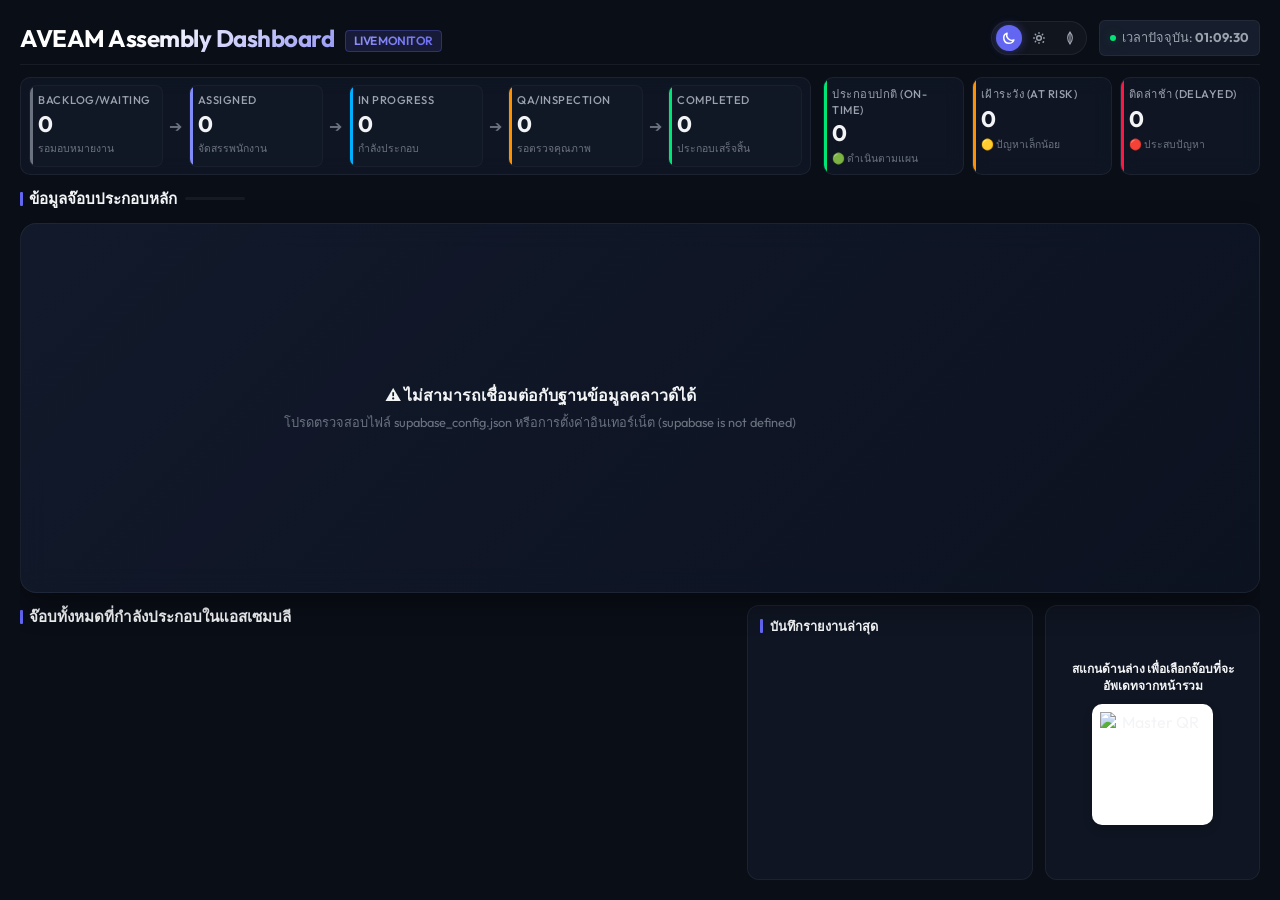
==== dashboard.html @ a9ea9a3b "feat: bypass TV browser cache with version parameter and add delayed scaling load listener" ====
<!DOCTYPE html>
<html lang="th">
<head>
    <meta charset="UTF-8">
    <meta name="viewport" content="width=device-width, initial-scale=1.0">
    <title>AVEAM - Shop Floor Assembly Real-Time Dashboard</title>
    <link rel="stylesheet" href="styles.css">
    <style>
        /* TV Dashboard Specific Tweaks */
        body {
            background-color: var(--bg-primary);
        }
        .app-container {
            width: 100%;
            height: 100vh;
            display: block; /* Overwrite flex display to allow full screen block */
        }
        .dashboard-side {
            width: 100%;
            height: 100vh;
            padding: 1.25rem;
            display: flex;
            flex-direction: column;
            overflow: hidden;
        }
        /* Make filters and header stand out for TV view */
        .filter-btn {
            font-size: 0.8rem;
            padding: 0.4rem 0.9rem;
        }

        /* Allow vertical scrolling and responsive stack on mobile/tablet screens in portrait mode */
        @media (max-width: 900px) or (orientation: portrait) {
            body {
                overflow-y: auto !important;
                height: auto !important;
                min-height: 100vh;
            }
            .app-container {
                height: auto !important;
                min-height: 100vh;
            }
            .dashboard-side {
                height: auto !important;
                overflow-y: visible !important;
            }

            /* Selected Job Panel Responsive Layout */
            .selected-job-panel {
                grid-template-columns: 1fr 1fr !important; /* Split into 2 columns */
                height: auto !important;
                min-height: auto !important;
                max-height: none !important;
                gap: 1.5rem !important;
                padding: 1.5rem !important;
            }
            
            /* Column 1 (Info) and Column 2 (Product Image) stay side-by-side on Row 1 */
            .detail-left {
                grid-column: 1 !important;
                border-right: 1px solid var(--card-border) !important;
                border-bottom: 1px solid var(--card-border) !important;
                padding-right: 1rem !important;
                padding-bottom: 1.5rem !important;
                height: auto !important;
            }
            .detail-product-col {
                grid-column: 2 !important;
                border-right: none !important;
                border-bottom: 1px solid var(--card-border) !important;
                padding-right: 0 !important;
                padding-bottom: 1.5rem !important;
                height: auto !important;
            }
            
            /* Column 3 (Donut Progress) and Column 4 (Sub-assemblies) go side-by-side on Row 2 */
            .detail-middle {
                grid-column: 1 !important;
                border-right: 1px solid var(--card-border) !important;
                border-bottom: 1px solid var(--card-border) !important;
                padding-right: 1rem !important;
                padding-bottom: 1.5rem !important;
                height: auto !important;
            }
            .detail-right {
                grid-column: 2 !important;
                border-bottom: 1px solid var(--card-border) !important;
                padding-bottom: 1.5rem !important;
                height: auto !important;
            }
            
            /* Column 5 (QR Code) spans full width on Row 3 */
            .detail-qr-side {
                grid-column: 1 / span 2 !important;
                border-left: none !important;
                padding-left: 0 !important;
                padding-top: 1rem !important;
                width: 100% !important;
                flex-direction: row !important;
                justify-content: space-around !important;
                align-items: center !important;
                text-align: left !important;
                gap: 1.5rem !important;
            }
            .qr-title-box {
                flex: 1 !important;
            }
            .big-qr-box {
                margin: 0 !important;
                flex-shrink: 0 !important;
            }
            .detail-qr-side .submit-btn {
                width: auto !important;
                padding: 0 1.5rem !important;
            }
            /* Adjust bottom thumbnail grid to 2 columns on small screens */
            .thumbnails-list {
                grid-template-columns: repeat(2, 1fr) !important;
            }
        }

        /* Widescreen but low height layout (e.g. 32" HD TVs at 1366x768 or 1280x720 landscape) */
        @media (max-height: 820px) and (min-width: 901px) and (orientation: landscape) {
            body {
                overflow: hidden !important; /* No scrollbars on shop floor TV! */
            }
            .selected-job-panel {
                height: 330px !important;
                min-height: 330px !important;
                max-height: 330px !important;
                padding: 0.8rem 1.2rem !important;
                gap: 1.25rem !important;
                grid-template-columns: 310px 200px 200px 1fr 160px !important; /* Widescreen spacing */
            }
            .detail-left {
                padding-right: 0.8rem !important;
            }
            .detail-project-name {
                font-size: 1.6rem !important;
                margin-top: 0.2rem !important;
            }
            .detail-job-number {
                font-size: 0.9rem !important;
                margin-top: 0.1rem !important;
            }
            .detail-desc-box {
                font-size: 0.8rem !important;
                margin-top: 0.3rem !important;
                display: -webkit-box !important;
                -webkit-line-clamp: 2 !important;
                -webkit-box-orient: vertical !important;
                overflow: hidden !important;
            }
            .detail-fg-status-horizontal {
                padding: 0.4rem 0.75rem !important;
                margin-top: 0.35rem !important;
            }
            .detail-fg-status-horizontal span:first-child {
                font-size: 0.7rem !important;
            }
            .detail-fg-status-horizontal span:last-child {
                font-size: 1.05rem !important;
            }
            .fg-bar-track-horizontal {
                height: 12px !important;
                margin-top: 0.25rem !important;
                margin-bottom: 0.25rem !important;
            }
            .detail-product-col {
                padding-right: 0.8rem !important;
            }
            .detail-product-col span {
                font-size: 0.75rem !important;
            }
            .detail-product-col img {
                max-height: 195px !important;
            }
            /* Donut Chart Sizing via Transform */
            .detail-middle {
                display: flex;
                flex-direction: column;
                align-items: center;
                justify-content: center;
            }
            .big-progress-circle-wrap {
                transform: scale(0.85) !important; /* Larger progress wheel */
                transform-origin: center !important;
                margin: -15px 0 !important;
            }
            .detail-meta-text {
                margin-top: 0.2rem !important;
                gap: 0.2rem !important;
            }
            .detail-meta-text .stat-sub {
                font-size: 0.85rem !important;
            }
            .detail-lead-label {
                font-size: 0.8rem !important;
            }
            /* Sub-assemblies vertical chart sizing */
            .detail-subs-header {
                font-size: 0.8rem !important;
            }
            .fg-bar-track, .vertical-bar-track {
                height: 135px !important; /* Taller sub-assembly bars */
            }
            .vertical-bar-value {
                font-size: 0.6rem !important;
            }
            .vertical-bar-label {
                font-size: 0.6rem !important;
            }
            /* Column 5: QR side spacing */
            .detail-qr-side {
                padding-left: 0.8rem !important;
            }
            .qr-title-box {
                font-size: 0.6rem !important;
                line-height: 1.3rem !important;
            }
            .qr-title-box strong {
                font-size: 0.7rem !important;
            }
            .big-qr-box {
                padding: 5px !important;
                width: 95px !important;
                height: 95px !important;
            }
            .detail-qr-side .submit-btn {
                height: 28px !important;
                font-size: 0.7rem !important;
                padding: 0 !important;
            }
            /* Hide middle and right sections of bottom split row */
            .recent-logs-container {
                display: none !important;
            }
            .master-qr-container {
                display: none !important;
            }
            /* Make thumbnails section full width and single row */
            .bottom-split-row {
                grid-template-columns: 1fr !important; /* Only 1 column (full width) */
                height: 130px !important;
                min-height: 130px !important;
                max-height: 130px !important;
                gap: 0 !important;
                overflow: hidden !important;
                margin-top: 0.25rem !important;
            }
            .thumbnails-section {
                width: 100% !important;
                padding: 0.4rem 0.6rem !important;
                box-sizing: border-box !important;
            }
            .thumbnails-list {
                display: flex !important;
                flex-direction: row !important;
                flex-wrap: nowrap !important;
                gap: 0.5rem !important;
                overflow-x: auto !important;
                margin-top: 0.2rem !important;
                padding-bottom: 4px !important;
                width: 100% !important;
            }
            .thumb-card {
                flex: 0 0 190px !important; /* Keep cards at a fixed 190px width */
                height: 70px !important; /* Compact height for single-row cards */
                padding: 0.35rem 0.5rem !important;
                box-sizing: border-box !important;
            }
        }

        /* Responsive layout specifically for vertical small screens (Mobile/Tablet Portrait) */
        @media (max-width: 800px) {
            /* Adjust the bottom split row to 2 columns */
            .bottom-split-row {
                grid-template-columns: 1.6fr 1.4fr !important;
                grid-template-rows: auto 1fr !important;
                height: auto !important;
                min-height: 480px !important;
                overflow: visible !important;
                gap: 0.5rem !important;
            }

            .thumbnails-section {
                grid-column: 1 !important;
                grid-row: 1 / span 2 !important;
                height: 100% !important;
                overflow: visible !important;
            }

            /* Master QR Container goes on top right */
            .master-qr-container {
                grid-column: 2 !important;
                grid-row: 1 !important;
                padding: 0.5rem !important;
                height: auto !important;
            }

            /* Reduce QR code frame size to fit smaller screen */
            .master-qr-container img {
                width: 80px !important;
                height: 80px !important;
            }
            .master-qr-container div {
                font-size: 0.65rem !important;
                line-height: 1.3 !important;
                margin-bottom: 0.4rem !important;
            }
            .master-qr-container div:nth-child(2) {
                padding: 0.35rem !important; /* Reduce padding inside the white frame */
            }

            /* Recent Logs Container goes on bottom right, under QR code */
            .recent-logs-container {
                grid-column: 2 !important;
                grid-row: 2 !important;
                margin-top: 0.25rem !important;
                height: auto !important;
                min-height: 250px !important;
            }
            
            /* Adjust bottom thumbnail grid to 2 columns on small screens */
            .thumbnails-list {
                grid-template-columns: repeat(2, 1fr) !important;
            }
        }

        /* Narrow screens (Mobile Portrait) - Fallback to 1 single column */
        @media (max-width: 600px) {
            .selected-job-panel {
                grid-template-columns: 1fr !important;
            }
            .detail-left, .detail-product-col, .detail-middle, .detail-right, .detail-qr-side {
                grid-column: 1 / span 1 !important;
                border-right: none !important;
                border-left: none !important;
                border-bottom: 1px solid var(--card-border) !important;
                padding-left: 0 !important;
                padding-right: 0 !important;
                padding-top: 0.5rem !important;
                padding-bottom: 1.25rem !important;
                height: auto !important;
            }
            .detail-qr-side {
                border-bottom: none !important;
                flex-direction: column !important;
                align-items: center !important;
                text-align: center !important;
                gap: 1rem !important;
            }
            .detail-qr-side .submit-btn {
                width: 100% !important;
            }
            /* On very narrow screens, 1 column is better for thumbnails */
            .thumbnails-list {
                grid-template-columns: 1fr !important;
            }
        }
    </style>
</head>
<body>

    <div class="app-container">
        
        <!-- MAIN SHOP FLOOR DASHBOARD -->
        <main class="dashboard-side">
            
            <!-- Dashboard Header -->
            <header class="dashboard-header">
                <div class="header-title-area">
                    <h1>AVEAM Assembly Dashboard <span class="company-badge" style="font-size: 0.75rem; padding: 0.15rem 0.5rem; vertical-align: middle;">Live Monitor</span></h1>
                </div>
                <div class="header-meta">
                    <div class="theme-selector-group">
                        <button class="theme-select-btn dark" onclick="setTheme('dark')" title="โหมดมืด (Dark Mode)">
                            <svg width="14" height="14" fill="none" stroke="currentColor" stroke-width="2.5" viewBox="0 0 24 24"><path stroke-linecap="round" stroke-linejoin="round" d="M20.354 15.354A9 9 0 018.646 3.646 9.003 9.003 0 0012 21a9.003 9.003 0 008.354-5.646z"/></svg>
                        </button>
                        <button class="theme-select-btn light" onclick="setTheme('light')" title="โหมดสว่าง (Light Mode)">
                            <svg width="14" height="14" fill="none" stroke="currentColor" stroke-width="2.5" viewBox="0 0 24 24"><path stroke-linecap="round" stroke-linejoin="round" d="M12 3v1m0 16v1m9-9h-1M4 12H3m15.364-6.364l-.707.707M6.343 17.657l-.707.707m0-12.728l.707.707m12.728 12.728l.707-.707M12 8a4 4 0 100 8 4 4 0 000-8z"/></svg>
                        </button>
                        <button class="theme-select-btn green" onclick="setTheme('green')" title="ธีมสีเขียวธรรมชาติ (Forest Green Theme)">
                            <svg width="14" height="14" fill="none" stroke="currentColor" stroke-width="2" viewBox="0 0 24 24">
                                <path stroke-linecap="round" stroke-linejoin="round" d="M12 2a15.3 15.3 0 0 1 4 10 15.3 15.3 0 0 1-4 10 15.3 15.3 0 0 1-4-10 15.3 15.3 0 0 1 4-10z"/>
                                <path stroke-linecap="round" stroke-linejoin="round" d="M12 2v20"/>
                            </svg>
                        </button>
                    </div>
                    <div class="time-badge">
                        <span class="live-dot"></span>
                        <span>เวลาปัจจุบัน: <strong id="live-time">00:00:00</strong></span>
                    </div>
                </div>
            </header>

            <!-- Stats Bar (Kanban Flow & Status Cards) -->
            <section class="stats-row">
                <!-- 1. Kanban Flow Container (Left) -->
                <div class="kanban-flow-container">
                    <div class="kanban-step-card backlog">
                        <span class="stat-label">Backlog/Waiting</span>
                        <span class="stat-value" id="kanban-backlog">0</span>
                        <span class="stat-sub">รอมอบหมายงาน</span>
                    </div>
                    <div class="kanban-arrow">➔</div>
                    <div class="kanban-step-card assigned">
                        <span class="stat-label">Assigned</span>
                        <span class="stat-value" id="kanban-assigned">0</span>
                        <span class="stat-sub">จัดสรรพนักงาน</span>
                    </div>
                    <div class="kanban-arrow">➔</div>
                    <div class="kanban-step-card inprogress">
                        <span class="stat-label">In Progress</span>
                        <span class="stat-value" id="kanban-inprogress">0</span>
                        <span class="stat-sub">กำลังประกอบ</span>
                    </div>
                    <div class="kanban-arrow">➔</div>
                    <div class="kanban-step-card qa">
                        <span class="stat-label">QA/Inspection</span>
                        <span class="stat-value" id="kanban-qa">0</span>
                        <span class="stat-sub">รอตรวจคุณภาพ</span>
                    </div>
                    <div class="kanban-arrow">➔</div>
                    <div class="kanban-step-card completed">
                        <span class="stat-label">Completed</span>
                        <span class="stat-value" id="kanban-completed">0</span>
                        <span class="stat-sub">ประกอบเสร็จสิ้น</span>
                    </div>
                </div>

                <!-- 2. Status Cards Container (Right) -->
                <div class="status-cards-container">
                    <div class="stat-card ontime">
                        <span class="stat-label">ประกอบปกติ (ON-TIME)</span>
                        <span class="stat-value" id="stat-ontime">0</span>
                        <span class="stat-sub">🟢 ดำเนินตามแผน</span>
                    </div>
                    <div class="stat-card atrisk">
                        <span class="stat-label">เฝ้าระวัง (AT RISK)</span>
                        <span class="stat-value" id="stat-atrisk">0</span>
                        <span class="stat-sub">🟡 ปัญหาเล็กน้อย</span>
                    </div>
                    <div class="stat-card delayed">
                        <span class="stat-label">ติดล่าช้า (DELAYED)</span>
                        <span class="stat-value" id="stat-delayed">0</span>
                        <span class="stat-sub">🔴 ประสบปัญหา</span>
                    </div>
                </div>
            </section>

            <!-- Main Dashboard Panel Split -->
            <section class="dashboard-content">
                
                <!-- Main Header for focus area -->
                <div class="projects-section-header">
                    <div class="carousel-info">
                        <span class="section-title">ข้อมูลจ๊อบประกอบหลัก</span>
                        <div class="carousel-progress-container" title="กำลังหมุนวนแสดงจ๊อบถัดไปใน 15 วินาที">
                            <div class="carousel-progress-bar" id="carousel-bar"></div>
                        </div>
                    </div>
                    <div class="customer-filters" id="customer-filters">
                        <!-- Filled by JS -->
                    </div>
                </div>

                <!-- 1. SELECTED JOB DETAIL PANEL (TOP / CENTER) -->
                <div class="selected-job-panel" id="selected-job-panel">
                    <!-- Filled by JS dynamically -->
                </div>
                
                <!-- 2. BOTTOM SPLIT ROW: Thumbnails, Recent Logs, & Master QR -->
                <div class="bottom-split-row" style="display: grid; grid-template-columns: 3fr 1.2fr 0.9fr; gap: 0.75rem; flex: 1; overflow: hidden;">
                    
                    <!-- Left: Thumbnails list -->
                    <div class="thumbnails-section">
                        <h2 class="section-title">จ๊อบทั้งหมดที่กำลังประกอบในแอสเซมบลี</h2>
                        <div class="thumbnails-list" id="thumbnails-list" style="margin-top: 0.4rem;">
                            <!-- Filled by JS -->
                        </div>
                    </div>
                    
                    <!-- Middle: Compact Recent Updates Log -->
                    <div class="recent-logs-container" style="display: flex; flex-direction: column; overflow: hidden; background: var(--card-bg); border: 1px solid var(--card-border); border-radius: 12px; padding: 0.6rem 0.75rem;">
                        <h2 class="section-title" style="font-size: 0.8rem; flex-shrink: 0;">บันทึกรายงานล่าสุด</h2>
                        <div class="recent-list" id="recent-list" style="flex: 1; overflow-y: auto; font-size: 0.7rem; margin-top: 0.4rem; display: flex; flex-direction: column; gap: 0.4rem; padding-right: 0.2rem;">
                            <!-- Filled by JS -->
                        </div>
                    </div>
                    
                    <!-- Right: Master QR Code for update portal -->
                    <div class="master-qr-container" style="display: flex; flex-direction: column; align-items: center; justify-content: center; background: var(--card-bg); border: 1px solid var(--card-border); border-radius: 12px; padding: 0.6rem 0.75rem; text-align: center;">
                        <div style="font-size: 0.75rem; font-weight: 700; color: var(--text-primary); line-height: 1.45; margin-bottom: 0.6rem;">
                            สแกนด้านล่าง เพื่อเลือกจ๊อบที่จะอัพเดทจากหน้ารวม
                        </div>
                        <div style="background: white; padding: 0.5rem; border-radius: 10px; display: inline-flex; align-items: center; justify-content: center; box-shadow: 0 4px 10px rgba(0,0,0,0.15);">
                            <img id="master-qr-img" src="" alt="Master QR" style="width: 105px; height: 105px;">
                        </div>
                    </div>
                    
                </div>
                
            </section>
        </main>

    </div>

    <!-- Load Supabase JS Client SDK via CDN -->
    <script src="https://cdn.jsdelivr.net/npm/@supabase/supabase-js@2"></script>
    <!-- Load custom real-time dashboard JS -->
    <script src="dashboard_app.js?v=202607101420"></script>
</body>
</html>
---- styles.css ----
@import url('https://fonts.googleapis.com/css2?family=Inter:wght@300;400;500;600;700&family=Outfit:wght@300;400;500;600;700&display=swap');

:root {
    --bg-primary: #0a0e17;
    --bg-secondary: #0f1524;
    --card-bg: rgba(18, 25, 41, 0.7);
    --card-border: rgba(255, 255, 255, 0.06);
    --text-primary: #f3f4f6;
    --text-secondary: #9ca3af;
    --text-muted: #6b7280;
    --text-title: #ffffff;
    
    /* Neon Status Colors */
    --color-ontime: #00e676;
    --color-atrisk: #ff9100;
    --color-delayed: #ff1744;
    --color-completed: #00b0ff;
    
    /* Glow shadows */
    --shadow-ontime: 0 0 12px rgba(0, 230, 118, 0.25);
    --shadow-atrisk: 0 0 12px rgba(255, 145, 0, 0.25);
    --shadow-delayed: 0 0 12px rgba(255, 23, 68, 0.25);
    --shadow-completed: 0 0 12px rgba(0, 176, 255, 0.25);
    
    /* Branding */
    --brand-color: #6366f1;
    --brand-glow: 0 0 15px rgba(99, 102, 241, 0.35);

    /* Extra items for theming */
    --panel-bg: linear-gradient(135deg, rgba(20, 29, 48, 0.8) 0%, rgba(13, 20, 35, 0.8) 100%);
    --time-badge-bg: rgba(30, 41, 59, 0.6);
    --circle-bg: rgba(255, 255, 255, 0.03);
    --bar-track-bg: rgba(255, 255, 255, 0.04);
    --phone-screen-bg: #0b0f19;
    --input-bg: #151d30;
    --slider-bg: rgba(30, 41, 59, 0.3);
    --form-info-bg: rgba(30, 41, 59, 0.6);
    --success-screen-bg: rgba(11, 15, 25, 0.95);
}

/* Light Theme Override */
:root[data-theme="light"] {
    --bg-primary: #f3f4f6;
    --bg-secondary: #e5e7eb;
    --card-bg: rgba(255, 255, 255, 0.85);
    --card-border: rgba(0, 0, 0, 0.08);
    --text-primary: #1f2937;
    --text-secondary: #4b5563;
    --text-muted: #9ca3af;
    --text-title: #111827;
    
    --panel-bg: linear-gradient(135deg, rgba(255, 255, 255, 0.95) 0%, rgba(243, 244, 246, 0.95) 100%);
    --time-badge-bg: rgba(255, 255, 255, 0.8);
    --circle-bg: rgba(0, 0, 0, 0.05);
    --bar-track-bg: rgba(0, 0, 0, 0.05);
    
    /* Phone simulator variables */
    --phone-screen-bg: #ffffff;
    --input-bg: #f9fafb;
    --slider-bg: rgba(243, 244, 246, 0.8);
    --form-info-bg: rgba(243, 244, 246, 0.8);
    --success-screen-bg: rgba(255, 255, 255, 0.97);

    /* Softer colors for light bg */
    --color-ontime: #10b981;
    --color-atrisk: #f59e0b;
    --color-delayed: #ef4444;
    --color-completed: #3b82f6;

    /* Glow shadows for light bg */
    --shadow-ontime: 0 0 8px rgba(16, 185, 129, 0.15);
    --shadow-atrisk: 0 0 8px rgba(245, 158, 11, 0.15);
    --shadow-delayed: 0 0 8px rgba(239, 68, 68, 0.15);
    --shadow-completed: 0 0 8px rgba(59, 130, 246, 0.15);
    --brand-glow: 0 0 10px rgba(99, 102, 241, 0.2);
}

/* Green Sage/Forest Theme Override */
:root[data-theme="green"] {
    --bg-primary: #ebf1ea;          /* Cool corporate sage cream backdrop */
    --bg-secondary: #dee5dd;        /* Darker sage green */
    --card-bg: #ffffff;             /* Crisp white cards like the mockup */
    --card-border: #cedcce;         /* Cool sage borders */
    --text-primary: #1a331e;        /* Dark forest green text */
    --text-secondary: #4e6353;      /* Sage gray-green text */
    --text-muted: #7f9685;
    --text-title: #153e25;          /* Corporate forest green titles */
    
    --brand-color: #2e6f40;         /* Header indicator green from mockup */
    --brand-glow: 0 0 12px rgba(46, 111, 64, 0.2);
    --panel-bg: #ffffff;
    --time-badge-bg: #ffffff;
    --circle-bg: rgba(46, 111, 64, 0.06);
    --bar-track-bg: rgba(46, 111, 64, 0.08);
    
    /* Phone simulator variables */
    --phone-screen-bg: #ebf1ea;
    --input-bg: #ffffff;
    --slider-bg: rgba(46, 111, 64, 0.05);
    --form-info-bg: rgba(255, 255, 255, 0.9);
    --success-screen-bg: rgba(255, 255, 255, 0.97);

    /* Softer natural status colors */
    --color-ontime: #2e7d32;
    --color-atrisk: #ef6c00;
    --color-delayed: #c62828;
    --color-completed: #1565c0;

    /* Glow shadows for light bg */
    --shadow-ontime: 0 0 8px rgba(46, 125, 50, 0.15);
    --shadow-atrisk: 0 0 8px rgba(239, 108, 0, 0.15);
    --shadow-delayed: 0 0 8px rgba(198, 40, 40, 0.15);
    --shadow-completed: 0 0 8px rgba(21, 101, 192, 0.15);
}

* {
    margin: 0;
    padding: 0;
    box-sizing: border-box;
}

body {
    font-family: 'Outfit', 'Inter', sans-serif;
    background-color: var(--bg-primary);
    color: var(--text-primary);
    min-height: 100vh;
    display: flex;
    overflow: hidden;
}

/* App Layout Container */
.app-container {
    display: flex;
    width: 100%;
    height: 100vh;
}

/* Dashboard Side (No vertical scroll) */
.dashboard-side {
    flex: 1;
    padding: 1.25rem;
    display: flex;
    flex-direction: column;
    height: 100vh;
    overflow: hidden;
}

/* Phone Simulator Side */
.phone-side {
    width: 380px;
    background-color: var(--bg-secondary);
    border-left: 1px solid var(--card-border);
    display: flex;
    flex-direction: column;
    align-items: center;
    justify-content: center;
    padding: 1rem;
    height: 100vh;
}

/* Scrollbar Styling for scrollable lists */
::-webkit-scrollbar {
    width: 4px;
    height: 4px;
}
::-webkit-scrollbar-track {
    background: transparent;
}
::-webkit-scrollbar-thumb {
    background: #1e293b;
    border-radius: 2px;
}
::-webkit-scrollbar-thumb:hover {
    background: #334155;
}

/* Header */
.dashboard-header {
    display: flex;
    justify-content: space-between;
    align-items: center;
    margin-bottom: 0.75rem;
    padding-bottom: 0.5rem;
    border-bottom: 1px solid var(--card-border);
}

.header-title-area h1 {
    font-size: 1.5rem;
    font-weight: 700;
    background: linear-gradient(135deg, var(--text-title) 30%, var(--brand-color) 100%);
    -webkit-background-clip: text;
    -webkit-text-fill-color: transparent;
    letter-spacing: -0.5px;
}

.company-badge {
    font-size: 0.7rem;
    padding: 0.1rem 0.4rem;
    background: rgba(99, 102, 241, 0.15);
    border: 1px solid rgba(99, 102, 241, 0.3);
    border-radius: 4px;
    color: #a5b4fc;
    margin-left: 0.4rem;
    vertical-align: middle;
    font-weight: 600;
    text-transform: uppercase;
}

.header-meta {
    display: flex;
    align-items: center;
    gap: 0.75rem;
}

.time-badge {
    background: var(--time-badge-bg);
    border: 1px solid var(--card-border);
    padding: 0.4rem 0.6rem;
    border-radius: 6px;
    font-size: 0.8rem;
    color: var(--text-secondary);
    display: flex;
    align-items: center;
    gap: 0.4rem;
}

.live-dot {
    width: 6px;
    height: 6px;
    background-color: var(--color-ontime);
    border-radius: 50%;
    display: inline-block;
    box-shadow: var(--shadow-ontime);
    animation: pulse 1.8s infinite;
}

@keyframes pulse {
    0% { transform: scale(0.9); opacity: 0.6; }
    50% { transform: scale(1.15); opacity: 1; }
    100% { transform: scale(0.9); opacity: 0.6; }
}

/* Stats Row */
.stats-row {
    display: grid;
    grid-template-columns: 5.8fr 3.2fr;
    gap: 0.75rem;
    margin-bottom: 0.75rem;
    flex-shrink: 0;
}

/* Kanban Flow Container & Steps */
.kanban-flow-container {
    display: flex;
    align-items: stretch;
    gap: 0.25rem;
    background: var(--card-bg);
    border: 1px solid var(--card-border);
    backdrop-filter: blur(10px);
    border-radius: 10px;
    padding: 0.45rem 0.5rem;
}

.kanban-step-card {
    flex: 1;
    background: rgba(255, 255, 255, 0.015);
    border: 1px solid rgba(255, 255, 255, 0.03);
    border-radius: 8px;
    padding: 0.45rem 0.5rem;
    display: flex;
    flex-direction: column;
    position: relative;
    overflow: hidden;
    min-width: 0;
    transition: transform 0.2s, background-color 0.2s;
}

.kanban-step-card:hover {
    background: rgba(255, 255, 255, 0.04);
}

.kanban-step-card::before {
    content: '';
    position: absolute;
    top: 0;
    left: 0;
    width: 3px;
    height: 100%;
}

.kanban-step-card.backlog::before { background-color: var(--text-muted); }
.kanban-step-card.assigned::before { background-color: #818cf8; }
.kanban-step-card.inprogress::before { background-color: var(--color-completed); }
.kanban-step-card.qa::before { background-color: var(--color-atrisk); }
.kanban-step-card.completed::before { background-color: var(--color-ontime); }

.kanban-arrow {
    display: flex;
    align-items: center;
    justify-content: center;
    color: var(--text-muted);
    font-size: 1rem;
    padding: 0 0.15rem;
    user-select: none;
    flex-shrink: 0;
    font-family: Outfit, sans-serif;
}

/* Status Cards Container */
.status-cards-container {
    display: grid;
    grid-template-columns: repeat(3, 1fr);
    gap: 0.5rem;
}

.stat-card {
    background: var(--card-bg);
    border: 1px solid var(--card-border);
    backdrop-filter: blur(10px);
    border-radius: 10px;
    padding: 0.45rem 0.5rem;
    display: flex;
    flex-direction: column;
    position: relative;
    overflow: hidden;
}

.stat-card::before {
    content: '';
    position: absolute;
    top: 0;
    left: 0;
    width: 3px;
    height: 100%;
    background-color: var(--text-muted);
}

.stat-card.total::before { background-color: var(--brand-color); }
.stat-card.ontime::before { background-color: var(--color-ontime); }
.stat-card.atrisk::before { background-color: var(--color-atrisk); }
.stat-card.delayed::before { background-color: var(--color-delayed); }
.stat-card.completed::before { background-color: var(--color-completed); }

.stat-label {
    font-size: 0.7rem;
    color: var(--text-secondary);
    font-weight: 500;
    text-transform: uppercase;
    letter-spacing: 0.5px;
    margin-bottom: 0.15rem;
}

.stat-value {
    font-size: 1.4rem;
    font-weight: 700;
}

.stat-sub {
    font-size: 0.65rem;
    color: var(--text-muted);
    margin-top: 0.15rem;
}

/* Main Dashboard Panel Split: Selected Detail View & Thumbnails */
.dashboard-content {
    flex: 1;
    display: flex;
    flex-direction: column;
    gap: 0.75rem;
    overflow: hidden;
}

.projects-section-header {
    display: flex;
    justify-content: space-between;
    align-items: center;
    flex-shrink: 0;
}

.section-title {
    font-size: 0.95rem;
    font-weight: 600;
    color: var(--text-primary);
    display: flex;
    align-items: center;
    gap: 0.4rem;
}

.section-title::before {
    content: '';
    width: 3px;
    height: 14px;
    background: var(--brand-color);
    border-radius: 1px;
    display: inline-block;
}

.carousel-info {
    font-size: 0.75rem;
    color: var(--text-secondary);
    display: flex;
    align-items: center;
    gap: 0.5rem;
}

.carousel-progress-container {
    width: 60px;
    height: 3px;
    background: rgba(255, 255, 255, 0.05);
    border-radius: 2px;
    overflow: hidden;
    position: relative;
}

.carousel-progress-bar {
    height: 100%;
    width: 0%;
    background-color: var(--brand-color);
    box-shadow: var(--brand-glow);
}

/* ==========================================================================
   SELECTED JOB DETAIL PANEL (TOP / CENTER) - 3 Columns (Info, Pie, Vertical Bars)
   ========================================================================== */
.selected-job-panel {
    background: var(--panel-bg);
    border: 1px solid var(--card-border);
    backdrop-filter: blur(15px);
    border-radius: 16px;
    padding: 1.25rem;
    display: grid;
    grid-template-columns: 320px 220px 240px 1fr 180px;
    gap: 1.25rem;
    height: 370px;
    min-height: 370px;
    max-height: 370px;
    flex-shrink: 0;
    position: relative;
    overflow: hidden;
    box-shadow: 0 10px 30px rgba(0,0,0,0.4);
    transition: all 0.3s ease;
}

/* Column 1 - Left Info */
.detail-left {
    display: flex;
    flex-direction: column;
    justify-content: space-between;
    border-right: 1px solid var(--card-border);
    padding-right: 1rem;
}

.detail-project-name {
    font-size: 1.85rem;
    font-weight: 800;
    letter-spacing: -0.5px;
    color: var(--text-title);
    margin-top: 0.25rem;
    line-height: 1.2;
}

.detail-job-number {
    font-size: 0.95rem;
    color: var(--text-secondary);
    margin-top: 0.15rem;
}

.detail-desc-box {
    font-size: 0.85rem;
    color: var(--text-muted);
    margin-top: 0.4rem;
    line-height: 1.35;
}

/* Column 2 - Middle (Big Donut Chart) */
.detail-middle {
    display: flex;
    flex-direction: column;
    align-items: center;
    justify-content: center;
    border-right: 1px solid var(--card-border);
    padding-right: 1rem;
}

.big-progress-circle-wrap {
    position: relative;
    width: 210px;
    height: 210px;
}

.big-progress-circle-wrap svg {
    transform: rotate(-90deg);
}

.big-progress-bg {
    fill: none;
    stroke: var(--circle-bg);
    stroke-width: 14px;
}

.big-progress-bar {
    fill: none;
    stroke-width: 14px;
    stroke-linecap: round;
    transition: stroke-dashoffset 0.8s ease-in-out;
}

.big-progress-percentage {
    position: absolute;
    top: 50%;
    left: 50%;
    transform: translate(-50%, -50%);
    font-size: 3.2rem;
    font-weight: 800;
    color: var(--text-title);
    text-shadow: 0 0 10px rgba(255,255,255,0.1);
}

/* 100% Complete Celebration Styles */
.celebrate-100 .big-progress-percentage {
    animation: celebrate-pulse 1.5s infinite alternate ease-in-out;
    color: #ffd700; /* Beautiful Gold */
    text-shadow: 0 0 15px rgba(255, 215, 0, 0.7), 0 0 30px rgba(255, 215, 0, 0.4);
}

.celebration-canvas {
    position: absolute;
    top: 0;
    left: 0;
    width: 210px;
    height: 210px;
    pointer-events: none;
    z-index: 2;
}

@keyframes celebrate-pulse {
    0% {
        transform: translate(-50%, -50%) scale(0.96);
        text-shadow: 0 0 12px rgba(255, 215, 0, 0.5), 0 0 24px rgba(255, 215, 0, 0.3);
    }
    100% {
        transform: translate(-50%, -50%) scale(1.06);
        text-shadow: 0 0 25px rgba(255, 215, 0, 0.9), 0 0 50px rgba(255, 215, 0, 0.6);
    }
}

.detail-meta-text {
    margin-top: 0.75rem;
    display: flex;
    flex-direction: column;
    align-items: center;
    gap: 0.15rem;
}

.detail-lead-label {
    font-size: 0.95rem;
    color: var(--text-secondary);
}
.detail-lead-label span {
    font-weight: 600;
    color: var(--text-title);
}

/* Column 3 - Right (Vertical Bar Chart) */
.detail-right {
    display: flex;
    flex-direction: column;
    overflow: hidden;
}

.detail-subs-header {
    font-size: 0.75rem;
    font-weight: 600;
    color: var(--text-muted);
    text-transform: uppercase;
    letter-spacing: 0.5px;
    margin-bottom: 0.75rem;
    flex-shrink: 0;
}

.detail-vertical-chart-container {
    flex: 1;
    display: flex;
    align-items: flex-end;
    gap: 1.25rem;
    overflow-x: hidden;
    padding-bottom: 2rem;
    padding-top: 0.5rem;
}

/* Vertical Bar Chart Item */
.vertical-bar-item {
    display: flex;
    flex-direction: column;
    align-items: center;
    height: 100%;
    width: 24px;
    flex-shrink: 0;
    position: relative;
    cursor: pointer;
}

.vertical-bar-track {
    width: 10px;
    height: 130px;
    background: var(--bar-track-bg);
    border-radius: 4px;
    position: relative;
    overflow: hidden;
    border: 1px solid var(--card-border);
}

.vertical-bar-fill {
    position: absolute;
    bottom: 0;
    width: 100%;
    border-radius: 4px;
    transition: height 0.8s cubic-bezier(0.4, 0, 0.2, 1);
}

.vertical-bar-label {
    margin-top: 0.5rem;
    font-size: 0.65rem;
    font-weight: 500;
    color: var(--text-secondary);
    transform: rotate(45deg);
    transform-origin: top left;
    white-space: nowrap;
    width: 0;
}

/* Custom Tooltip on Hover */
.vertical-bar-item::after {
    content: attr(data-tooltip);
    position: absolute;
    bottom: 150px;
    left: 50%;
    transform: translateX(-50%);
    background: #0d1527;
    border: 1px solid var(--card-border);
    color: #fff;
    padding: 6px 10px;
    font-size: 0.65rem;
    border-radius: 6px;
    opacity: 0;
    pointer-events: none;
    transition: opacity 0.2s, transform 0.2s;
    white-space: nowrap;
    z-index: 100;
    box-shadow: 0 4px 15px rgba(0,0,0,0.5);
}

.vertical-bar-item:hover::after {
    opacity: 1;
    transform: translateX(-50%) translateY(-5px);
}

/* ==========================================================================
   BOTTOM THUMBNAIL AREA (GRID/ROW OF OTHER ACTIVE JOBS)
   ========================================================================== */
.thumbnails-section {
    flex: 1;
    display: flex;
    flex-direction: column;
    overflow: hidden;
}

.thumbnails-list {
    flex: 1;
    display: grid;
    grid-template-columns: repeat(4, 1fr);
    grid-auto-rows: minmax(90px, 90px);
    gap: 0.5rem;
    overflow-y: auto;
    padding-right: 0.5rem;
}

.thumbnail-card {
    background: var(--card-bg);
    border: 1px solid var(--card-border);
    border-radius: 12px;
    padding: 0.5rem 0.75rem;
    display: flex;
    align-items: center;
    justify-content: space-between;
    cursor: pointer;
    transition: all 0.2s ease;
    user-select: none;
    position: relative;
}

.thumbnail-card:hover {
    border-color: var(--brand-color);
    background: rgba(99, 102, 241, 0.05);
}

.thumbnail-card.active {
    background: rgba(99, 102, 241, 0.15);
    border-color: var(--brand-color);
    box-shadow: 0 0 10px rgba(99, 102, 241, 0.25);
}

.thumb-info {
    display: flex;
    flex-direction: column;
    gap: 0.15rem;
    max-width: 65%;
}

.thumb-code {
    font-size: 0.85rem;
    font-weight: 700;
    color: var(--text-title);
    white-space: nowrap;
    overflow: hidden;
    text-overflow: ellipsis;
}

.thumb-job {
    font-size: 0.7rem;
    color: var(--text-secondary);
}

.thumb-client {
    font-size: 0.65rem;
    font-weight: 700;
    text-transform: uppercase;
}
.thumb-client.veeco { color: #60a5fa; }
.thumb-client.cohu { color: #fb923c; }
.thumb-client.uic { color: #4ade80; }
.thumb-client.ulc { color: #c084fc; }

.thumb-progress-wrap {
    position: relative;
    width: 38px;
    height: 38px;
}

.thumb-progress-wrap svg {
    transform: rotate(-90deg);
}

.thumb-progress-bg {
    fill: none;
    stroke: var(--circle-bg);
    stroke-width: 3px;
}

.thumb-progress-bar {
    fill: none;
    stroke-width: 3px;
    stroke-linecap: round;
    transition: stroke-dashoffset 0.5s ease;
}

.thumb-progress-percentage {
    position: absolute;
    top: 50%;
    left: 50%;
    transform: translate(-50%, -50%);
    font-size: 0.65rem;
    font-weight: 700;
}

/* ==========================================================================
   PHONE SIMULATOR WRAPPER
   ========================================================================== */
.phone-wrapper {
    width: 320px;
    height: 640px;
    background: #000;
    border-radius: 36px;
    border: 8px solid #2d3748;
    box-shadow: 0 20px 40px rgba(0, 0, 0, 0.7);
    position: relative;
    overflow: hidden;
    display: flex;
    flex-direction: column;
}

/* Notch */
.phone-notch {
    width: 120px;
    height: 16px;
    background: #2d3748;
    border-bottom-left-radius: 10px;
    border-bottom-right-radius: 10px;
    position: absolute;
    top: 0;
    left: 50%;
    transform: translateX(-50%);
    z-index: 10;
}

/* Screen */
.phone-screen {
    flex: 1;
    background-color: var(--phone-screen-bg);
    padding: 1.25rem 0.75rem 0.75rem 0.75rem;
    overflow-y: auto;
    position: relative;
    display: flex;
    flex-direction: column;
}

/* Status Bar */
.phone-status-bar {
    display: flex;
    justify-content: space-between;
    font-size: 0.6rem;
    color: #9ca3af;
    margin-bottom: 0.5rem;
}

/* App details */
.phone-app {
    display: flex;
    flex-direction: column;
    flex: 1;
}

.phone-app-header {
    margin-bottom: 0.75rem;
    text-align: center;
}

.phone-app-header h2 {
    font-size: 0.95rem;
    font-weight: 700;
    color: var(--text-title);
}

.phone-app-header p {
    font-size: 0.6rem;
    color: var(--text-secondary);
}

/* Scanner Prompt State */
.scanner-prompt {
    display: flex;
    flex-direction: column;
    align-items: center;
    justify-content: center;
    flex: 1;
    text-align: center;
}

.qr-scan-animation {
    width: 100px;
    height: 100px;
    border: 2px solid var(--brand-color);
    border-radius: 12px;
    position: relative;
    margin-bottom: 1.25rem;
    display: flex;
    align-items: center;
    justify-content: center;
    background: rgba(99, 102, 241, 0.05);
}

.qr-scan-animation svg {
    width: 48px;
    height: 48px;
    color: var(--text-secondary);
}

.qr-scan-line {
    position: absolute;
    width: 100%;
    height: 2px;
    background: var(--brand-color);
    box-shadow: 0 0 8px var(--brand-color);
    animation: scanAnimation 2s infinite ease-in-out;
}

@keyframes scanAnimation {
    0% { top: 0%; }
    50% { top: 100%; }
    100% { top: 0%; }
}

.scanner-prompt h3 {
    font-size: 0.85rem;
    font-weight: 600;
    margin-bottom: 0.35rem;
}

.scanner-prompt p {
    font-size: 0.7rem;
    color: var(--text-secondary);
    line-height: 1.4;
    max-width: 85%;
}

.demo-instruction {
    margin-top: 1rem;
    background: rgba(99, 102, 241, 0.08);
    border: 1px dashed rgba(99, 102, 241, 0.25);
    padding: 0.5rem;
    border-radius: 6px;
    font-size: 0.7rem;
    color: #a5b4fc;
}

/* Mobile Update Form */
.mobile-form {
    display: flex;
    flex-direction: column;
    gap: 0.6rem;
}

.form-group {
    display: flex;
    flex-direction: column;
    gap: 0.15rem;
}

.form-label {
    font-size: 0.65rem;
    font-weight: 600;
    color: var(--text-secondary);
    text-transform: uppercase;
}

.form-input-info {
    background: var(--form-info-bg);
    border: 1px solid var(--card-border);
    padding: 0.4rem;
    border-radius: 5px;
    font-size: 0.75rem;
    font-weight: 600;
    color: var(--text-primary);
}

.form-select, .form-textarea, .form-input {
    background: var(--input-bg);
    border: 1px solid var(--card-border);
    border-radius: 6px;
    padding: 0.4rem 0.5rem;
    color: var(--text-primary);
    font-size: 0.75rem;
    font-family: inherit;
    outline: none;
}

.form-select:focus, .form-textarea:focus, .form-input:focus {
    border-color: var(--brand-color);
}

/* Slider Style */
.slider-group {
    background: var(--slider-bg);
    border: 1px solid var(--card-border);
    padding: 0.5rem;
    border-radius: 6px;
    margin-bottom: 0.25rem;
}

.slider-meta {
    display: flex;
    justify-content: space-between;
    font-size: 0.7rem;
    margin-bottom: 0.15rem;
}

.slider-label {
    color: var(--text-secondary);
    white-space: nowrap;
    overflow: hidden;
    text-overflow: ellipsis;
    max-width: 80%;
}

.slider-val {
    font-weight: 700;
    color: var(--brand-color);
}

.slider-input {
    width: 100%;
    accent-color: var(--brand-color);
    height: 3px;
    cursor: pointer;
}

/* Submit buttons */
.submit-btn {
    background: var(--brand-color);
    color: #fff;
    border: none;
    border-radius: 6px;
    padding: 0.5rem;
    font-weight: 600;
    font-size: 0.8rem;
    cursor: pointer;
    box-shadow: var(--brand-glow);
    display: flex;
    align-items: center;
    justify-content: center;
    gap: 0.4rem;
}

.cancel-btn {
    background: transparent;
    border: 1px solid var(--card-border);
    color: var(--text-secondary);
    border-radius: 6px;
    padding: 0.4rem;
    font-size: 0.7rem;
    cursor: pointer;
}

/* Success Overlay */
.success-screen {
    position: absolute;
    top: 0;
    left: 0;
    width: 100%;
    height: 100%;
    background: var(--success-screen-bg);
    display: none;
    flex-direction: column;
    align-items: center;
    justify-content: center;
    text-align: center;
    z-index: 20;
}

.success-icon-wrap {
    width: 48px;
    height: 48px;
    border-radius: 50%;
    background: rgba(0, 230, 118, 0.1);
    border: 2px solid var(--color-ontime);
    display: flex;
    align-items: center;
    justify-content: center;
    color: var(--color-ontime);
    margin-bottom: 0.75rem;
    box-shadow: var(--shadow-ontime);
}

.success-screen h3 {
    font-size: 0.9rem;
    margin-bottom: 0.35rem;
}

.success-screen p {
    font-size: 0.7rem;
    color: var(--text-secondary);
    max-width: 80%;
}

/* ==========================================================================
   ADDED SYSTEM CUSTOM STYLES (THEME TOGGLE, TABS, LOGS)
   ========================================================================== */

/* Customer Filter Tabs */
.customer-filters {
    display: flex;
    gap: 0.35rem;
    align-items: center;
}

.filter-btn {
    background: var(--circle-bg);
    border: 1px solid var(--card-border);
    color: var(--text-secondary);
    padding: 0.3rem 0.65rem;
    border-radius: 6px;
    font-size: 0.72rem;
    font-weight: 600;
    cursor: pointer;
    transition: all 0.2s cubic-bezier(0.4, 0, 0.2, 1);
    outline: none;
}

.filter-btn:hover {
    background: rgba(99, 102, 241, 0.08);
    color: var(--text-primary);
    border-color: rgba(99, 102, 241, 0.3);
}

.filter-btn.active {
    background: var(--brand-color);
    border-color: var(--brand-color);
    color: #ffffff;
    box-shadow: var(--brand-glow);
}

/* Theme Selector Bar */
.theme-selector-group {
    display: flex;
    gap: 0.3rem;
    background: var(--circle-bg);
    border: 1px solid var(--card-border);
    padding: 0.2rem;
    border-radius: 20px;
    align-items: center;
}

.theme-select-btn {
    width: 26px;
    height: 26px;
    border-radius: 50%;
    border: 1px solid transparent;
    background: transparent;
    color: var(--text-secondary);
    display: flex;
    align-items: center;
    justify-content: center;
    cursor: pointer;
    transition: all 0.2s cubic-bezier(0.4, 0, 0.2, 1);
    outline: none;
}

.theme-select-btn:hover {
    color: var(--text-primary);
    background: rgba(255, 255, 255, 0.08);
}

.theme-select-btn.active {
    color: #ffffff;
}

/* Specific active states matching their respective theme branding */
.theme-select-btn.dark.active {
    background: #6366f1;
    box-shadow: 0 0 10px rgba(99, 102, 241, 0.4);
}

.theme-select-btn.light.active {
    background: #f59e0b;
    box-shadow: 0 0 10px rgba(245, 158, 11, 0.4);
}

.theme-select-btn.green.active {
    background: #2e5a44;
    box-shadow: 0 0 10px rgba(46, 90, 68, 0.4);
}

/* Recent Update Log items */
.recent-item {
    border-bottom: 1px solid var(--card-border);
    padding-bottom: 0.4rem;
    margin-bottom: 0.2rem;
}

.recent-item:last-child {
    border-bottom: none;
}

.recent-item-header {
    display: flex;
    justify-content: space-between;
    font-weight: 600;
    color: var(--text-title);
    font-size: 0.72rem;
}

.recent-item-meta {
    color: var(--text-secondary);
    margin-top: 0.15rem;
    font-size: 0.65rem;
}

.recent-item-note {
    color: var(--text-muted);
    font-style: italic;
    margin-top: 0.15rem;
    text-overflow: ellipsis;
    overflow: hidden;
    white-space: nowrap;
    font-size: 0.65rem;
}

/* ==========================================================================
   PRODUCT IMAGE & DYNAMIC QR SIDE COLUMN STYLES
   ========================================================================== */

/* Product Image Box in Selected Panel */
.product-image-box {
    width: 100%;
    height: 160px; /* ขยายขนาดรูปเป็น 160px */
    display: flex;
    align-items: center;
    justify-content: center;
    overflow: hidden;
    margin-top: 0.5rem;
    position: relative;
}

/* แสดงขอบประและพื้นหลังเฉพาะกรณีที่ไม่มีรูปภาพ */
.product-image-box.placeholder-box {
    background: var(--circle-bg);
    border: 1px dashed var(--card-border);
    border-radius: 8px;
}

.product-img {
    width: 100%;
    height: 100%;
    object-fit: contain;
    transition: transform 0.3s ease;
}

.product-image-box:hover .product-img {
    transform: scale(1.08);
}

.product-placeholder {
    display: flex;
    flex-direction: column;
    align-items: center;
    gap: 0.35rem;
    color: var(--text-muted);
    font-size: 0.65rem;
    font-weight: 500;
}

/* Column 4 - Far Right QR & Action */
.detail-qr-side {
    display: flex;
    flex-direction: column;
    justify-content: space-between;
    align-items: center;
    border-left: 1px solid var(--card-border);
    padding-left: 1rem;
    text-align: center;
}

.qr-title-box {
    font-size: 0.62rem;
    color: var(--text-secondary);
    line-height: 1.35;
}

.qr-title-box strong {
    color: var(--text-title);
    display: block;
    margin-bottom: 2px;
    font-size: 0.7rem;
    letter-spacing: 0.5px;
}

.big-qr-box {
    background: white;
    padding: 6px;
    border-radius: 8px;
    border: 1px solid var(--card-border);
    width: 120px;
    height: 120px;
    display: flex;
    align-items: center;
    justify-content: center;
    box-shadow: 0 4px 12px rgba(0,0,0,0.15);
    transition: all 0.2s ease;
}

.big-qr-box:hover {
    transform: scale(1.05);
}

.big-qr-box img {
    width: 100%;
    height: 100%;
}

/* ==========================================================================
   VERTICAL FG STATUS BAR (MOCKUP STYLE)
   ========================================================================== */
.fg-bar-track {
    width: 14px;
    height: 160px;
    background: var(--bar-track-bg); /* Soft dark background */
    border: 1.5px solid rgba(255, 255, 255, 0.2); /* Subtle grey border */
    border-radius: 4px;
    position: relative;
    overflow: hidden;
    margin-top: 0.4rem;
    margin-bottom: 0.4rem;
    box-shadow: inset 0 2px 4px rgba(0, 0, 0, 0.4);
}

.fg-bar-fill {
    position: absolute;
    bottom: 0;
    width: 100%;
    background: #10b981; /* Bright green fill */
    box-shadow: 0 0 8px rgba(16, 185, 129, 0.6);
    border-radius: 1px;
    transition: height 0.8s cubic-bezier(0.4, 0, 0.2, 1);
}

/* Horizontal FG Status Bar Styles */
.fg-bar-track-horizontal {
    width: 100%;
    height: 14px;
    background: var(--bar-track-bg); /* Soft dark background */
    border: 1.5px solid rgba(255, 255, 255, 0.2); /* Subtle grey border */
    border-radius: 4px;
    position: relative;
    overflow: hidden;
    margin-top: 0.4rem;
    margin-bottom: 0.4rem;
    box-shadow: inset 0 2px 4px rgba(0, 0, 0, 0.4);
}

.fg-bar-fill-horizontal {
    position: absolute;
    left: 0;
    height: 100%;
    background: #10b981; /* Bright green fill */
    box-shadow: 0 0 8px rgba(16, 185, 129, 0.6);
    border-radius: 1px;
    transition: width 0.8s cubic-bezier(0.4, 0, 0.2, 1);
}

/* Responsive stats-row grid layouts */
@media (max-width: 1200px) {
    .stats-row {
        grid-template-columns: 1fr;
        gap: 0.5rem;
    }
}

@media (max-width: 650px) {
    .kanban-flow-container {
        flex-direction: column;
        gap: 0.4rem;
        align-items: stretch;
    }
    .kanban-arrow {
        transform: rotate(90deg);
        padding: 0.1rem 0;
        margin: 0 auto;
    }
}
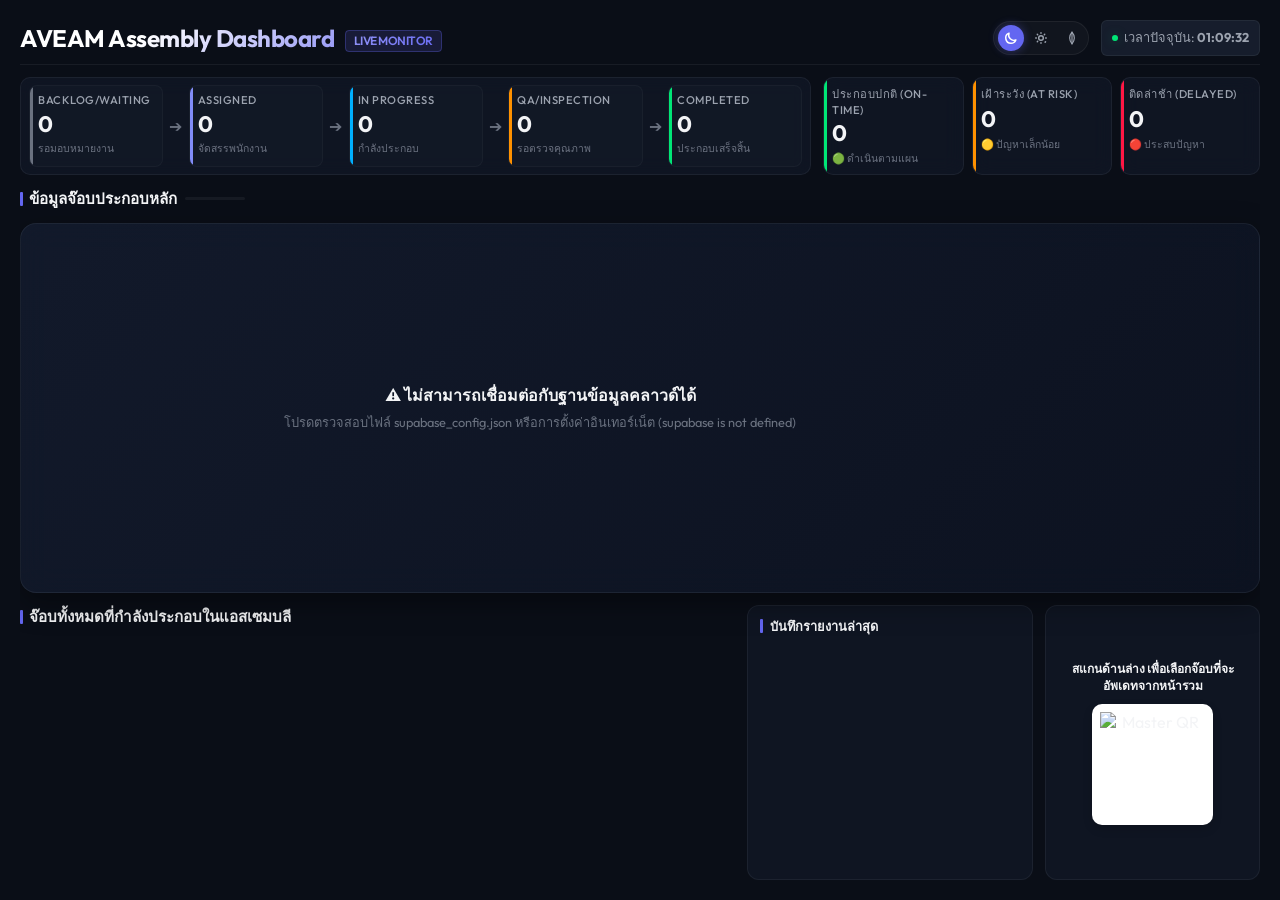
==== commit 547b7ad0: "style: hide status cards row, restore natural 100% width, and set selected job panel height to 300px" ====
--- a/dashboard.html
+++ b/dashboard.html
@@ -124,11 +124,26 @@
             body {
                 overflow: hidden !important; /* No scrollbars on shop floor TV! */
             }
+            /* Hide the red-circled status cards (On-Time, At Risk, Delayed) as requested */
+            .status-cards-container {
+                display: none !important;
+            }
+            /* Make Kanban flow container span full width of stats row */
+            .stats-row {
+                grid-template-columns: 1fr !important;
+                height: 75px !important;
+                margin-bottom: 0.4rem !important;
+            }
+            .kanban-flow-container {
+                width: 100% !important;
+            }
+            
+            /* Selected Job Panel sizing */
             .selected-job-panel {
-                height: 330px !important;
-                min-height: 330px !important;
-                max-height: 330px !important;
-                padding: 0.8rem 1.2rem !important;
+                height: 300px !important;
+                min-height: 300px !important;
+                max-height: 300px !important;
+                padding: 0.75rem 1.2rem !important;
                 gap: 1.25rem !important;
                 grid-template-columns: 310px 200px 200px 1fr 160px !important; /* Widescreen spacing */
             }
@@ -136,35 +151,35 @@
                 padding-right: 0.8rem !important;
             }
             .detail-project-name {
-                font-size: 1.6rem !important;
+                font-size: 1.5rem !important;
+                margin-top: 0.15rem !important;
+            }
+            .detail-job-number {
+                font-size: 0.85rem !important;
+                margin-top: 0.05rem !important;
+            }
+            .detail-desc-box {
+                font-size: 0.75rem !important;
                 margin-top: 0.2rem !important;
-            }
-            .detail-job-number {
-                font-size: 0.9rem !important;
-                margin-top: 0.1rem !important;
-            }
-            .detail-desc-box {
-                font-size: 0.8rem !important;
-                margin-top: 0.3rem !important;
                 display: -webkit-box !important;
                 -webkit-line-clamp: 2 !important;
                 -webkit-box-orient: vertical !important;
                 overflow: hidden !important;
             }
             .detail-fg-status-horizontal {
-                padding: 0.4rem 0.75rem !important;
-                margin-top: 0.35rem !important;
+                padding: 0.35rem 0.7rem !important;
+                margin-top: 0.3rem !important;
             }
             .detail-fg-status-horizontal span:first-child {
-                font-size: 0.7rem !important;
+                font-size: 0.65rem !important;
             }
             .detail-fg-status-horizontal span:last-child {
-                font-size: 1.05rem !important;
+                font-size: 0.95rem !important;
             }
             .fg-bar-track-horizontal {
-                height: 12px !important;
-                margin-top: 0.25rem !important;
-                margin-bottom: 0.25rem !important;
+                height: 10px !important;
+                margin-top: 0.2rem !important;
+                margin-bottom: 0.2rem !important;
             }
             .detail-product-col {
                 padding-right: 0.8rem !important;
@@ -173,7 +188,7 @@
                 font-size: 0.75rem !important;
             }
             .detail-product-col img {
-                max-height: 195px !important;
+                max-height: 170px !important;
             }
             /* Donut Chart Sizing via Transform */
             .detail-middle {
@@ -183,52 +198,52 @@
                 justify-content: center;
             }
             .big-progress-circle-wrap {
-                transform: scale(0.85) !important; /* Larger progress wheel */
+                transform: scale(0.78) !important; /* Slightly smaller to fit 300px panel height */
                 transform-origin: center !important;
-                margin: -15px 0 !important;
+                margin: -20px 0 !important;
             }
             .detail-meta-text {
-                margin-top: 0.2rem !important;
-                gap: 0.2rem !important;
+                margin-top: 0.15rem !important;
+                gap: 0.15rem !important;
             }
             .detail-meta-text .stat-sub {
-                font-size: 0.85rem !important;
+                font-size: 0.8rem !important;
             }
             .detail-lead-label {
-                font-size: 0.8rem !important;
+                font-size: 0.75rem !important;
             }
             /* Sub-assemblies vertical chart sizing */
             .detail-subs-header {
-                font-size: 0.8rem !important;
+                font-size: 0.75rem !important;
             }
             .fg-bar-track, .vertical-bar-track {
-                height: 135px !important; /* Taller sub-assembly bars */
+                height: 120px !important; /* Taller sub-assembly bars fitting 300px */
             }
             .vertical-bar-value {
-                font-size: 0.6rem !important;
+                font-size: 0.58rem !important;
             }
             .vertical-bar-label {
-                font-size: 0.6rem !important;
+                font-size: 0.58rem !important;
             }
             /* Column 5: QR side spacing */
             .detail-qr-side {
                 padding-left: 0.8rem !important;
             }
             .qr-title-box {
-                font-size: 0.6rem !important;
-                line-height: 1.3rem !important;
+                font-size: 0.58rem !important;
+                line-height: 1.25rem !important;
             }
             .qr-title-box strong {
-                font-size: 0.7rem !important;
+                font-size: 0.65rem !important;
             }
             .big-qr-box {
-                padding: 5px !important;
-                width: 95px !important;
-                height: 95px !important;
+                padding: 4px !important;
+                width: 85px !important;
+                height: 85px !important;
             }
             .detail-qr-side .submit-btn {
-                height: 28px !important;
-                font-size: 0.7rem !important;
+                height: 26px !important;
+                font-size: 0.65rem !important;
                 padding: 0 !important;
             }
             /* Hide middle and right sections of bottom split row */
@@ -241,16 +256,16 @@
             /* Make thumbnails section full width and single row */
             .bottom-split-row {
                 grid-template-columns: 1fr !important; /* Only 1 column (full width) */
-                height: 130px !important;
-                min-height: 130px !important;
-                max-height: 130px !important;
+                height: 120px !important;
+                min-height: 120px !important;
+                max-height: 120px !important;
                 gap: 0 !important;
                 overflow: hidden !important;
-                margin-top: 0.25rem !important;
+                margin-top: 0.2rem !important;
             }
             .thumbnails-section {
                 width: 100% !important;
-                padding: 0.4rem 0.6rem !important;
+                padding: 0.35rem 0.6rem !important;
                 box-sizing: border-box !important;
             }
             .thumbnails-list {
@@ -259,13 +274,13 @@
                 flex-wrap: nowrap !important;
                 gap: 0.5rem !important;
                 overflow-x: auto !important;
-                margin-top: 0.2rem !important;
+                margin-top: 0.15rem !important;
                 padding-bottom: 4px !important;
                 width: 100% !important;
             }
             .thumb-card {
                 flex: 0 0 190px !important; /* Keep cards at a fixed 190px width */
-                height: 70px !important; /* Compact height for single-row cards */
+                height: 68px !important; /* Compact height for single-row cards */
                 padding: 0.35rem 0.5rem !important;
                 box-sizing: border-box !important;
             }
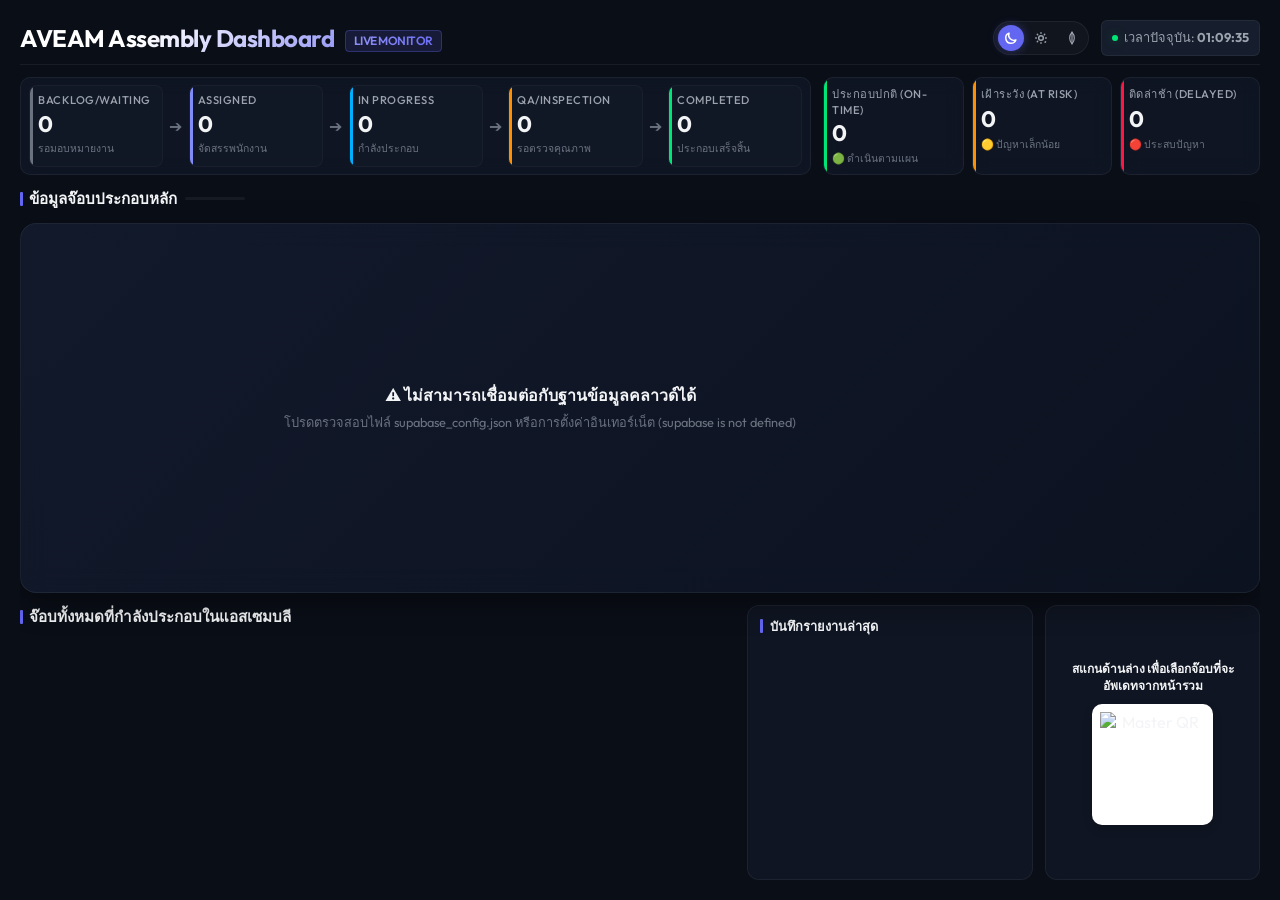
==== commit 61688ab6: "style: restore side-by-side Kanban flow and status cards row on widescreen TV layout" ====
--- a/dashboard.html
+++ b/dashboard.html
@@ -124,26 +124,49 @@
             body {
                 overflow: hidden !important; /* No scrollbars on shop floor TV! */
             }
-            /* Hide the red-circled status cards (On-Time, At Risk, Delayed) as requested */
+            /* Side-by-side Kanban and Status cards row on TV dashboard as requested */
+            .stats-row {
+                display: grid !important;
+                grid-template-columns: 1fr auto !important; /* Kanban flow on left, Status cards on right */
+                gap: 1rem !important;
+                height: 80px !important;
+                min-height: 80px !important;
+                max-height: 80px !important;
+                margin-bottom: 0.5rem !important;
+            }
+            .kanban-flow-container {
+                display: flex !important;
+                flex-direction: row !important;
+                align-items: center !important;
+                width: auto !important;
+            }
             .status-cards-container {
-                display: none !important;
-            }
-            /* Make Kanban flow container span full width of stats row */
-            .stats-row {
-                grid-template-columns: 1fr !important;
-                height: 75px !important;
-                margin-bottom: 0.4rem !important;
-            }
-            .kanban-flow-container {
-                width: 100% !important;
+                display: grid !important; /* Show the status cards! */
+                grid-template-columns: repeat(3, 130px) !important; /* Slightly narrower to fit 1366px width comfortably */
+                gap: 0.5rem !important;
+                height: auto !important;
+            }
+            .stat-card {
+                padding: 0.4rem 0.6rem !important;
+                height: 68px !important;
+                box-sizing: border-box !important;
+            }
+            .stat-card .stat-label {
+                font-size: 0.62rem !important;
+            }
+            .stat-card .stat-value {
+                font-size: 1.15rem !important;
+            }
+            .stat-card .stat-sub {
+                font-size: 0.62rem !important;
             }
             
             /* Selected Job Panel sizing */
             .selected-job-panel {
-                height: 300px !important;
-                min-height: 300px !important;
-                max-height: 300px !important;
-                padding: 0.75rem 1.2rem !important;
+                height: 320px !important;
+                min-height: 320px !important;
+                max-height: 320px !important;
+                padding: 0.8rem 1.2rem !important;
                 gap: 1.25rem !important;
                 grid-template-columns: 310px 200px 200px 1fr 160px !important; /* Widescreen spacing */
             }
@@ -151,35 +174,35 @@
                 padding-right: 0.8rem !important;
             }
             .detail-project-name {
-                font-size: 1.5rem !important;
-                margin-top: 0.15rem !important;
+                font-size: 1.6rem !important;
+                margin-top: 0.2rem !important;
             }
             .detail-job-number {
-                font-size: 0.85rem !important;
-                margin-top: 0.05rem !important;
+                font-size: 0.9rem !important;
+                margin-top: 0.1rem !important;
             }
             .detail-desc-box {
-                font-size: 0.75rem !important;
-                margin-top: 0.2rem !important;
+                font-size: 0.8rem !important;
+                margin-top: 0.3rem !important;
                 display: -webkit-box !important;
                 -webkit-line-clamp: 2 !important;
                 -webkit-box-orient: vertical !important;
                 overflow: hidden !important;
             }
             .detail-fg-status-horizontal {
-                padding: 0.35rem 0.7rem !important;
-                margin-top: 0.3rem !important;
+                padding: 0.4rem 0.75rem !important;
+                margin-top: 0.35rem !important;
             }
             .detail-fg-status-horizontal span:first-child {
-                font-size: 0.65rem !important;
+                font-size: 0.7rem !important;
             }
             .detail-fg-status-horizontal span:last-child {
-                font-size: 0.95rem !important;
+                font-size: 1.05rem !important;
             }
             .fg-bar-track-horizontal {
-                height: 10px !important;
-                margin-top: 0.2rem !important;
-                margin-bottom: 0.2rem !important;
+                height: 12px !important;
+                margin-top: 0.25rem !important;
+                margin-bottom: 0.25rem !important;
             }
             .detail-product-col {
                 padding-right: 0.8rem !important;
@@ -188,7 +211,7 @@
                 font-size: 0.75rem !important;
             }
             .detail-product-col img {
-                max-height: 170px !important;
+                max-height: 185px !important;
             }
             /* Donut Chart Sizing via Transform */
             .detail-middle {
@@ -198,52 +221,52 @@
                 justify-content: center;
             }
             .big-progress-circle-wrap {
-                transform: scale(0.78) !important; /* Slightly smaller to fit 300px panel height */
+                transform: scale(0.82) !important; /* Perfect fit for 320px height */
                 transform-origin: center !important;
                 margin: -20px 0 !important;
             }
             .detail-meta-text {
-                margin-top: 0.15rem !important;
-                gap: 0.15rem !important;
+                margin-top: 0.2rem !important;
+                gap: 0.2rem !important;
             }
             .detail-meta-text .stat-sub {
+                font-size: 0.85rem !important;
+            }
+            .detail-lead-label {
                 font-size: 0.8rem !important;
-            }
-            .detail-lead-label {
-                font-size: 0.75rem !important;
             }
             /* Sub-assemblies vertical chart sizing */
             .detail-subs-header {
-                font-size: 0.75rem !important;
+                font-size: 0.8rem !important;
             }
             .fg-bar-track, .vertical-bar-track {
-                height: 120px !important; /* Taller sub-assembly bars fitting 300px */
+                height: 130px !important; /* Taller sub-assembly bars fitting 320px */
             }
             .vertical-bar-value {
-                font-size: 0.58rem !important;
+                font-size: 0.6rem !important;
             }
             .vertical-bar-label {
-                font-size: 0.58rem !important;
+                font-size: 0.6rem !important;
             }
             /* Column 5: QR side spacing */
             .detail-qr-side {
                 padding-left: 0.8rem !important;
             }
             .qr-title-box {
-                font-size: 0.58rem !important;
-                line-height: 1.25rem !important;
+                font-size: 0.6rem !important;
+                line-height: 1.3rem !important;
             }
             .qr-title-box strong {
-                font-size: 0.65rem !important;
+                font-size: 0.7rem !important;
             }
             .big-qr-box {
-                padding: 4px !important;
-                width: 85px !important;
-                height: 85px !important;
+                padding: 5px !important;
+                width: 95px !important;
+                height: 95px !important;
             }
             .detail-qr-side .submit-btn {
-                height: 26px !important;
-                font-size: 0.65rem !important;
+                height: 28px !important;
+                font-size: 0.7rem !important;
                 padding: 0 !important;
             }
             /* Hide middle and right sections of bottom split row */
@@ -256,16 +279,16 @@
             /* Make thumbnails section full width and single row */
             .bottom-split-row {
                 grid-template-columns: 1fr !important; /* Only 1 column (full width) */
-                height: 120px !important;
-                min-height: 120px !important;
-                max-height: 120px !important;
+                height: 130px !important;
+                min-height: 130px !important;
+                max-height: 130px !important;
                 gap: 0 !important;
                 overflow: hidden !important;
-                margin-top: 0.2rem !important;
+                margin-top: 0.25rem !important;
             }
             .thumbnails-section {
                 width: 100% !important;
-                padding: 0.35rem 0.6rem !important;
+                padding: 0.4rem 0.6rem !important;
                 box-sizing: border-box !important;
             }
             .thumbnails-list {
@@ -274,13 +297,13 @@
                 flex-wrap: nowrap !important;
                 gap: 0.5rem !important;
                 overflow-x: auto !important;
-                margin-top: 0.15rem !important;
+                margin-top: 0.2rem !important;
                 padding-bottom: 4px !important;
                 width: 100% !important;
             }
             .thumb-card {
                 flex: 0 0 190px !important; /* Keep cards at a fixed 190px width */
-                height: 68px !important; /* Compact height for single-row cards */
+                height: 70px !important; /* Compact height for single-row cards */
                 padding: 0.35rem 0.5rem !important;
                 box-sizing: border-box !important;
             }
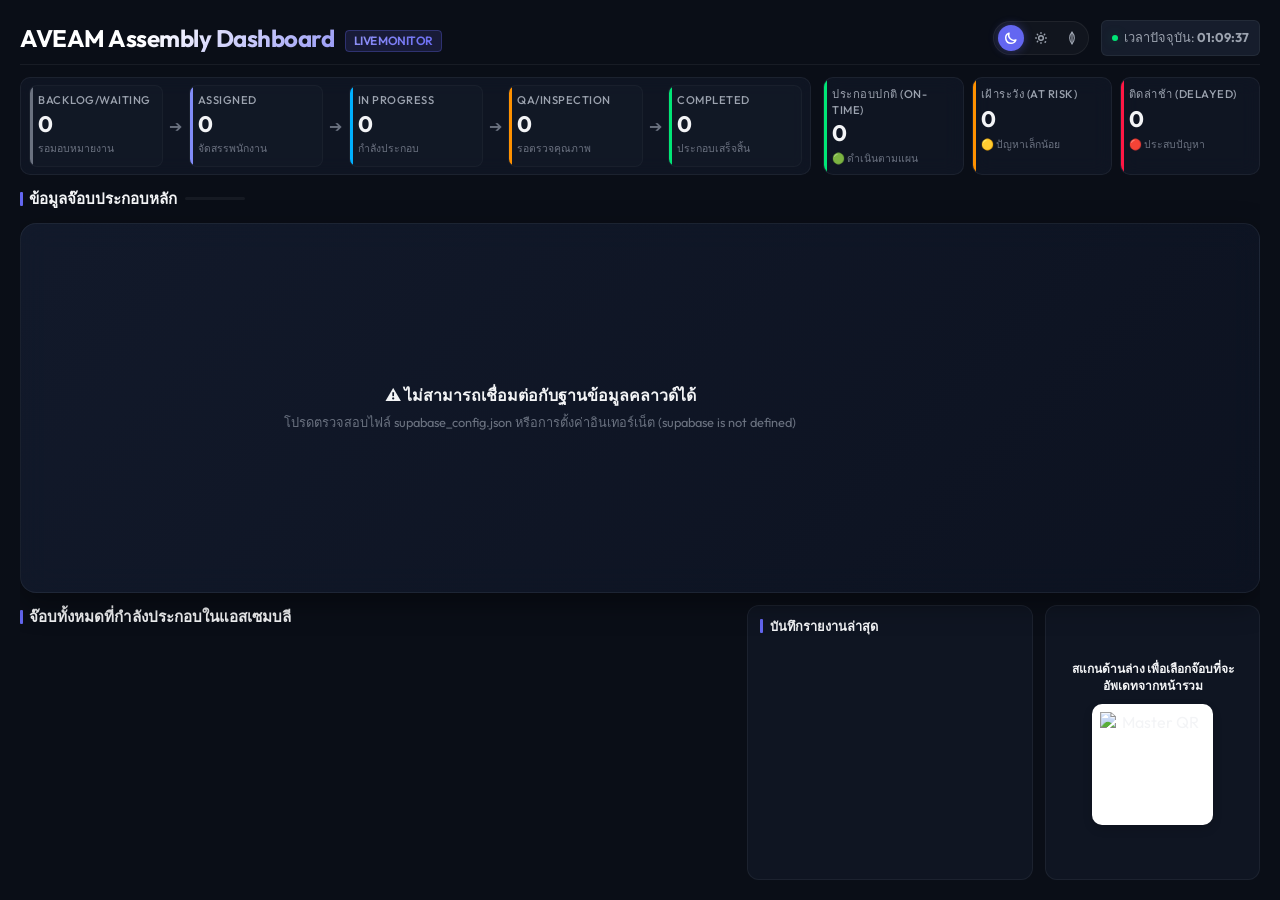
==== commit 15526fa7: "style: reduce TV selected job panel height to 240px and fix layout overlapping" ====
--- a/dashboard.html
+++ b/dashboard.html
@@ -161,57 +161,64 @@
                 font-size: 0.62rem !important;
             }
             
-            /* Selected Job Panel sizing */
+            /* Selected Job Panel sizing - reduced to 240px to prevent overlapping and clipping */
             .selected-job-panel {
-                height: 320px !important;
-                min-height: 320px !important;
-                max-height: 320px !important;
-                padding: 0.8rem 1.2rem !important;
-                gap: 1.25rem !important;
-                grid-template-columns: 310px 200px 200px 1fr 160px !important; /* Widescreen spacing */
+                height: 240px !important;
+                min-height: 240px !important;
+                max-height: 240px !important;
+                padding: 0.5rem 1rem !important;
+                gap: 1rem !important;
+                grid-template-columns: 280px 150px 170px 1fr 140px !important; /* TV-optimized column widths */
             }
             .detail-left {
-                padding-right: 0.8rem !important;
+                padding-right: 0.5rem !important;
             }
             .detail-project-name {
-                font-size: 1.6rem !important;
-                margin-top: 0.2rem !important;
+                font-size: 1.3rem !important;
+                margin-top: 0.1rem !important;
+                line-height: 1.2 !important;
             }
             .detail-job-number {
-                font-size: 0.9rem !important;
-                margin-top: 0.1rem !important;
+                font-size: 0.8rem !important;
+                margin-top: 0.02rem !important;
             }
             .detail-desc-box {
-                font-size: 0.8rem !important;
-                margin-top: 0.3rem !important;
+                font-size: 0.72rem !important;
+                margin-top: 0.15rem !important;
+                line-height: 1.3 !important;
                 display: -webkit-box !important;
                 -webkit-line-clamp: 2 !important;
                 -webkit-box-orient: vertical !important;
                 overflow: hidden !important;
             }
             .detail-fg-status-horizontal {
-                padding: 0.4rem 0.75rem !important;
-                margin-top: 0.35rem !important;
+                padding: 0.3rem 0.6rem !important;
+                margin-top: 0.25rem !important;
             }
             .detail-fg-status-horizontal span:first-child {
+                font-size: 0.62rem !important;
+            }
+            .detail-fg-status-horizontal span:last-child {
+                font-size: 0.85rem !important;
+            }
+            .fg-bar-track-horizontal {
+                height: 8px !important;
+                margin-top: 0.15rem !important;
+                margin-bottom: 0.15rem !important;
+            }
+            .detail-product-col {
+                padding-right: 0.5rem !important;
+                display: flex;
+                flex-direction: column;
+                justify-content: center;
+                align-items: center;
+            }
+            .detail-product-col span {
                 font-size: 0.7rem !important;
             }
-            .detail-fg-status-horizontal span:last-child {
-                font-size: 1.05rem !important;
-            }
-            .fg-bar-track-horizontal {
-                height: 12px !important;
-                margin-top: 0.25rem !important;
-                margin-bottom: 0.25rem !important;
-            }
-            .detail-product-col {
-                padding-right: 0.8rem !important;
-            }
-            .detail-product-col span {
-                font-size: 0.75rem !important;
-            }
             .detail-product-col img {
-                max-height: 185px !important;
+                max-height: 120px !important; /* Scale image down */
+                object-fit: contain !important;
             }
             /* Donut Chart Sizing via Transform */
             .detail-middle {
@@ -221,52 +228,59 @@
                 justify-content: center;
             }
             .big-progress-circle-wrap {
-                transform: scale(0.82) !important; /* Perfect fit for 320px height */
+                transform: scale(0.62) !important; /* Scale donut chart down to fit 240px height */
                 transform-origin: center !important;
-                margin: -20px 0 !important;
+                margin: -35px 0 !important;
             }
             .detail-meta-text {
-                margin-top: 0.2rem !important;
-                gap: 0.2rem !important;
+                margin-top: -5px !important; /* pull text closer to the scaled chart */
+                gap: 0.1rem !important;
             }
             .detail-meta-text .stat-sub {
-                font-size: 0.85rem !important;
+                font-size: 0.75rem !important;
             }
             .detail-lead-label {
-                font-size: 0.8rem !important;
+                font-size: 0.72rem !important;
             }
             /* Sub-assemblies vertical chart sizing */
             .detail-subs-header {
-                font-size: 0.8rem !important;
+                font-size: 0.72rem !important;
+                margin-bottom: 0.2rem !important;
             }
             .fg-bar-track, .vertical-bar-track {
-                height: 130px !important; /* Taller sub-assembly bars fitting 320px */
+                height: 90px !important; /* Shorter sub-assembly bars fitting 240px */
             }
             .vertical-bar-value {
-                font-size: 0.6rem !important;
+                font-size: 0.52rem !important;
             }
             .vertical-bar-label {
-                font-size: 0.6rem !important;
+                font-size: 0.52rem !important;
             }
             /* Column 5: QR side spacing */
             .detail-qr-side {
-                padding-left: 0.8rem !important;
+                padding-left: 0.5rem !important;
+                gap: 0.4rem !important;
+                justify-content: center !important;
             }
             .qr-title-box {
+                font-size: 0.52rem !important;
+                line-height: 1.15rem !important;
+            }
+            .qr-title-box strong {
                 font-size: 0.6rem !important;
-                line-height: 1.3rem !important;
-            }
-            .qr-title-box strong {
-                font-size: 0.7rem !important;
             }
             .big-qr-box {
-                padding: 5px !important;
-                width: 95px !important;
-                height: 95px !important;
+                padding: 3px !important;
+                width: 70px !important;
+                height: 70px !important;
+            }
+            .big-qr-box img {
+                width: 100% !important;
+                height: 100% !important;
             }
             .detail-qr-side .submit-btn {
-                height: 28px !important;
-                font-size: 0.7rem !important;
+                height: 24px !important;
+                font-size: 0.6rem !important;
                 padding: 0 !important;
             }
             /* Hide middle and right sections of bottom split row */
@@ -279,34 +293,33 @@
             /* Make thumbnails section full width and single row */
             .bottom-split-row {
                 grid-template-columns: 1fr !important; /* Only 1 column (full width) */
-                height: 130px !important;
-                min-height: 130px !important;
-                max-height: 130px !important;
+                height: 110px !important; /* Squeeze thumbnails slightly to 110px */
+                min-height: 110px !important;
+                max-height: 110px !important;
                 gap: 0 !important;
                 overflow: hidden !important;
-                margin-top: 0.25rem !important;
+                margin-top: 0.15rem !important;
             }
             .thumbnails-section {
                 width: 100% !important;
-                padding: 0.4rem 0.6rem !important;
+                padding: 0.3rem 0.5rem !important;
                 box-sizing: border-box !important;
             }
             .thumbnails-list {
                 display: flex !important;
                 flex-direction: row !important;
                 flex-wrap: nowrap !important;
-                gap: 0.5rem !important;
+                gap: 0.4rem !important;
                 overflow-x: auto !important;
-                margin-top: 0.2rem !important;
-                padding-bottom: 4px !important;
+                margin-top: 0.1rem !important;
+                padding-bottom: 2px !important;
                 width: 100% !important;
             }
             .thumb-card {
-                flex: 0 0 190px !important; /* Keep cards at a fixed 190px width */
-                height: 70px !important; /* Compact height for single-row cards */
-                padding: 0.35rem 0.5rem !important;
+                flex: 0 0 170px !important; /* Keep cards at a fixed 170px width */
+                height: 60px !important; /* Compact height for single-row cards */
+                padding: 0.25rem 0.4rem !important;
                 box-sizing: border-box !important;
-            }
         }
 
         /* Responsive layout specifically for vertical small screens (Mobile/Tablet Portrait) */
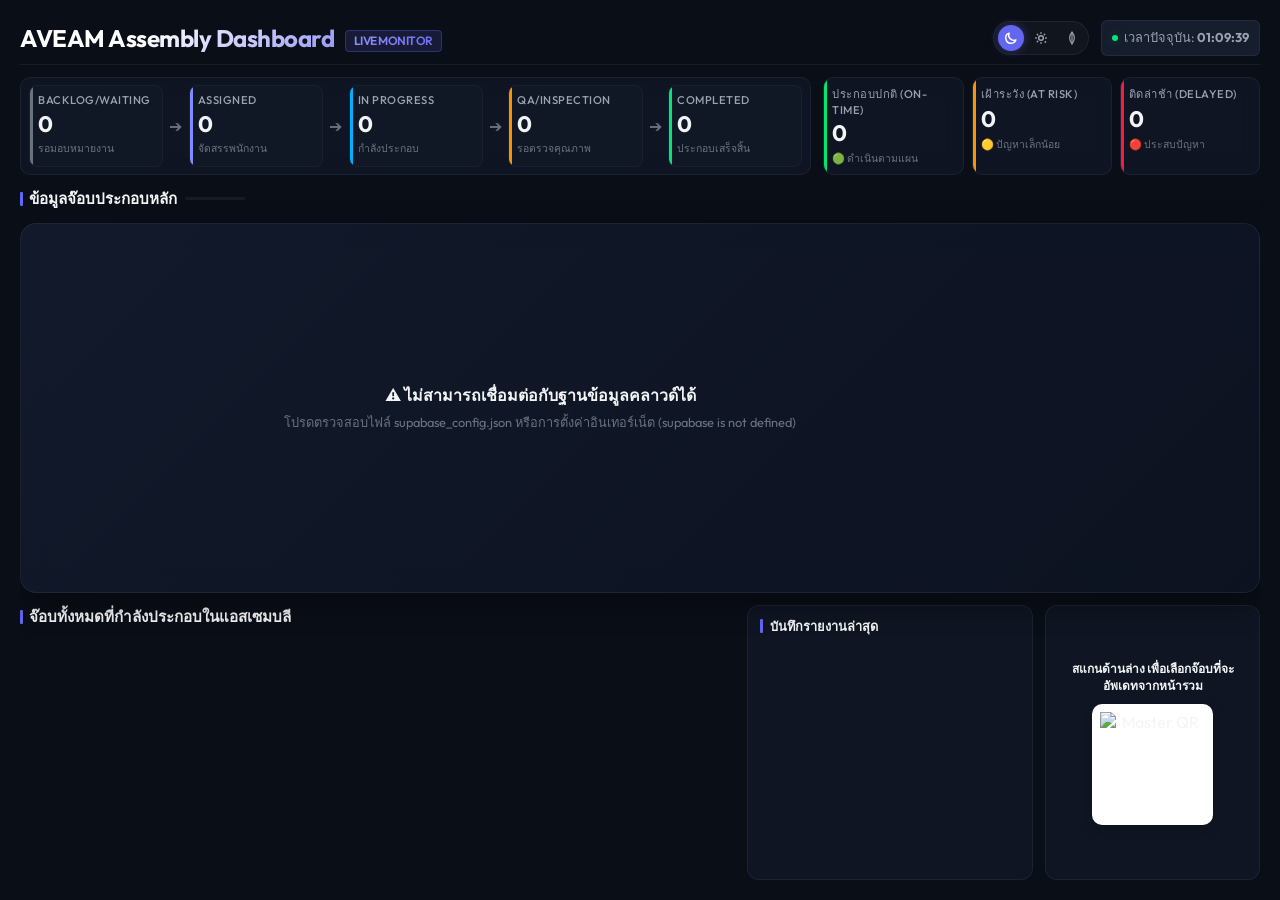
==== commit 780119ff: "style: optimize TV layout - hide status cards, stretch Kanban flow, shrink panel to 215px, shift div" ====
--- a/dashboard.html
+++ b/dashboard.html
@@ -124,85 +124,88 @@
             body {
                 overflow: hidden !important; /* No scrollbars on shop floor TV! */
             }
-            /* Side-by-side Kanban and Status cards row on TV dashboard as requested */
+            /* 1. Hide the red-circled status cards and stretch Kanban Flow across full width */
+            .status-cards-container {
+                display: none !important;
+            }
             .stats-row {
-                display: grid !important;
-                grid-template-columns: 1fr auto !important; /* Kanban flow on left, Status cards on right */
-                gap: 1rem !important;
-                height: 80px !important;
-                min-height: 80px !important;
-                max-height: 80px !important;
-                margin-bottom: 0.5rem !important;
+                display: block !important;
+                height: 75px !important;
+                min-height: 75px !important;
+                max-height: 75px !important;
+                margin-bottom: 0.35rem !important;
             }
             .kanban-flow-container {
                 display: flex !important;
-                flex-direction: row !important;
+                justify-content: space-between !important;
                 align-items: center !important;
-                width: auto !important;
-            }
-            .status-cards-container {
-                display: grid !important; /* Show the status cards! */
-                grid-template-columns: repeat(3, 130px) !important; /* Slightly narrower to fit 1366px width comfortably */
-                gap: 0.5rem !important;
-                height: auto !important;
-            }
-            .stat-card {
-                padding: 0.4rem 0.6rem !important;
-                height: 68px !important;
+                width: 100% !important;
+                height: 100% !important;
+                gap: 0.25rem !important;
+            }
+            .kanban-step-card {
+                flex: 1 !important; /* Stretch cards to take full width */
+                height: 65px !important;
+                padding: 0.35rem 0.5rem !important;
                 box-sizing: border-box !important;
             }
-            .stat-card .stat-label {
+            .kanban-step-card .stat-label {
+                font-size: 0.65rem !important;
+            }
+            .kanban-step-card .stat-value {
+                font-size: 1.1rem !important;
+            }
+            .kanban-step-card .stat-sub {
                 font-size: 0.62rem !important;
             }
-            .stat-card .stat-value {
-                font-size: 1.15rem !important;
-            }
-            .stat-card .stat-sub {
-                font-size: 0.62rem !important;
+            .kanban-arrow {
+                font-size: 0.8rem !important;
+                color: var(--text-muted) !important;
             }
             
-            /* Selected Job Panel sizing - reduced to 240px to prevent overlapping and clipping */
+            /* 2. Selected Job Panel sizing - reduced to 215px height (10% reduction) to prevent overlapping */
+            /* 3. Shifted blue divider left (200px info col) and hid QR code (last col) to maximize space for sub-assemblies chart (1fr) */
             .selected-job-panel {
-                height: 240px !important;
-                min-height: 240px !important;
-                max-height: 240px !important;
-                padding: 0.5rem 1rem !important;
+                height: 215px !important;
+                min-height: 215px !important;
+                max-height: 215px !important;
+                padding: 0.4rem 0.8rem !important;
                 gap: 1rem !important;
-                grid-template-columns: 280px 150px 170px 1fr 140px !important; /* TV-optimized column widths */
+                grid-template-columns: 200px 140px 170px 1fr !important; /* Left divider moved to 200px, 5th column hidden */
             }
             .detail-left {
                 padding-right: 0.5rem !important;
             }
             .detail-project-name {
-                font-size: 1.3rem !important;
+                font-size: 1.15rem !important;
+                margin-top: 0.05rem !important;
+                line-height: 1.15 !important;
+            }
+            .detail-job-number {
+                font-size: 0.72rem !important;
+                margin-top: 0.02rem !important;
+            }
+            .detail-desc-box {
+                font-size: 0.68rem !important;
                 margin-top: 0.1rem !important;
-                line-height: 1.2 !important;
-            }
-            .detail-job-number {
-                font-size: 0.8rem !important;
-                margin-top: 0.02rem !important;
-            }
-            .detail-desc-box {
-                font-size: 0.72rem !important;
-                margin-top: 0.15rem !important;
-                line-height: 1.3 !important;
+                line-height: 1.25 !important;
                 display: -webkit-box !important;
                 -webkit-line-clamp: 2 !important;
                 -webkit-box-orient: vertical !important;
                 overflow: hidden !important;
             }
             .detail-fg-status-horizontal {
-                padding: 0.3rem 0.6rem !important;
-                margin-top: 0.25rem !important;
+                padding: 0.25rem 0.5rem !important;
+                margin-top: 0.2rem !important;
             }
             .detail-fg-status-horizontal span:first-child {
-                font-size: 0.62rem !important;
+                font-size: 0.58rem !important;
             }
             .detail-fg-status-horizontal span:last-child {
-                font-size: 0.85rem !important;
+                font-size: 0.78rem !important;
             }
             .fg-bar-track-horizontal {
-                height: 8px !important;
+                height: 6px !important;
                 margin-top: 0.15rem !important;
                 margin-bottom: 0.15rem !important;
             }
@@ -214,10 +217,10 @@
                 align-items: center;
             }
             .detail-product-col span {
-                font-size: 0.7rem !important;
+                font-size: 0.65rem !important;
             }
             .detail-product-col img {
-                max-height: 120px !important; /* Scale image down */
+                max-height: 100px !important; /* Scale image down to fit 215px height */
                 object-fit: contain !important;
             }
             /* Donut Chart Sizing via Transform */
@@ -228,27 +231,27 @@
                 justify-content: center;
             }
             .big-progress-circle-wrap {
-                transform: scale(0.62) !important; /* Scale donut chart down to fit 240px height */
+                transform: scale(0.55) !important; /* Scale donut chart down to fit 215px height */
                 transform-origin: center !important;
-                margin: -35px 0 !important;
+                margin: -45px 0 !important;
             }
             .detail-meta-text {
-                margin-top: -5px !important; /* pull text closer to the scaled chart */
-                gap: 0.1rem !important;
+                margin-top: -12px !important; /* pull text closer to the scaled chart */
+                gap: 0.05rem !important;
             }
             .detail-meta-text .stat-sub {
-                font-size: 0.75rem !important;
+                font-size: 0.7rem !important;
             }
             .detail-lead-label {
-                font-size: 0.72rem !important;
+                font-size: 0.68rem !important;
             }
             /* Sub-assemblies vertical chart sizing */
             .detail-subs-header {
-                font-size: 0.72rem !important;
-                margin-bottom: 0.2rem !important;
+                font-size: 0.68rem !important;
+                margin-bottom: 0.15rem !important;
             }
             .fg-bar-track, .vertical-bar-track {
-                height: 90px !important; /* Shorter sub-assembly bars fitting 240px */
+                height: 75px !important; /* Shorter sub-assembly bars fitting 215px */
             }
             .vertical-bar-value {
                 font-size: 0.52rem !important;
@@ -256,32 +259,9 @@
             .vertical-bar-label {
                 font-size: 0.52rem !important;
             }
-            /* Column 5: QR side spacing */
+            /* Hide QR Code Side entirely to maximize space for sub-assemblies */
             .detail-qr-side {
-                padding-left: 0.5rem !important;
-                gap: 0.4rem !important;
-                justify-content: center !important;
-            }
-            .qr-title-box {
-                font-size: 0.52rem !important;
-                line-height: 1.15rem !important;
-            }
-            .qr-title-box strong {
-                font-size: 0.6rem !important;
-            }
-            .big-qr-box {
-                padding: 3px !important;
-                width: 70px !important;
-                height: 70px !important;
-            }
-            .big-qr-box img {
-                width: 100% !important;
-                height: 100% !important;
-            }
-            .detail-qr-side .submit-btn {
-                height: 24px !important;
-                font-size: 0.6rem !important;
-                padding: 0 !important;
+                display: none !important;
             }
             /* Hide middle and right sections of bottom split row */
             .recent-logs-container {
@@ -320,6 +300,7 @@
                 height: 60px !important; /* Compact height for single-row cards */
                 padding: 0.25rem 0.4rem !important;
                 box-sizing: border-box !important;
+            }
         }
 
         /* Responsive layout specifically for vertical small screens (Mobile/Tablet Portrait) */
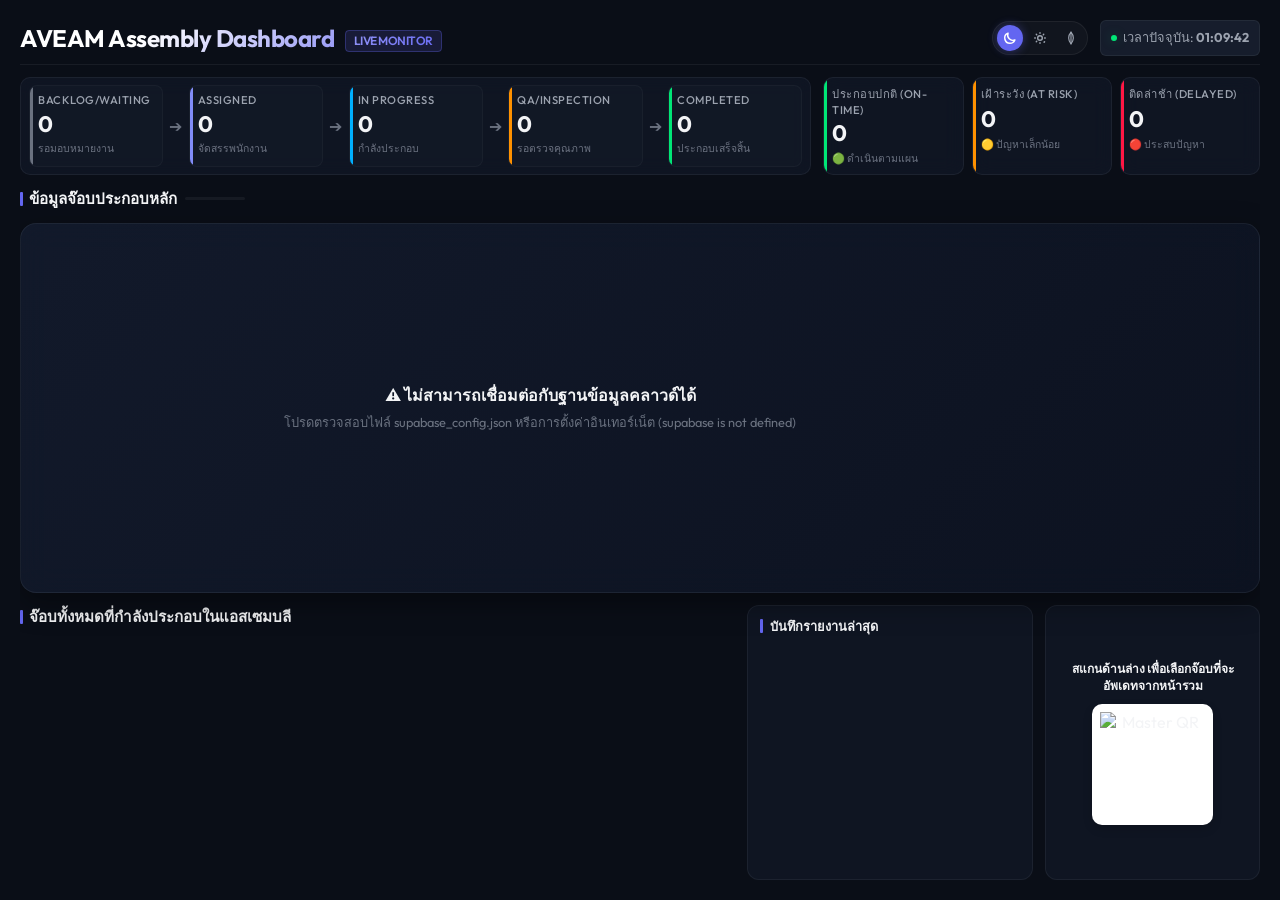
==== commit 69ec639d: "style: add margin-bottom to projects section header and compact filters on TV display" ====
--- a/dashboard.html
+++ b/dashboard.html
@@ -123,6 +123,16 @@
         @media (max-height: 820px) and (min-width: 901px) and (orientation: landscape) {
             body {
                 overflow: hidden !important; /* No scrollbars on shop floor TV! */
+            }
+            /* Add gap below buttons and make them compact to prevent overlapping */
+            .projects-section-header {
+                margin-bottom: 6px !important;
+                margin-top: 2px !important;
+            }
+            .filter-btn {
+                padding: 0.2rem 0.5rem !important;
+                font-size: 0.65rem !important;
+                border-radius: 4px !important;
             }
             /* 1. Hide the red-circled status cards and stretch Kanban Flow across full width */
             .status-cards-container {
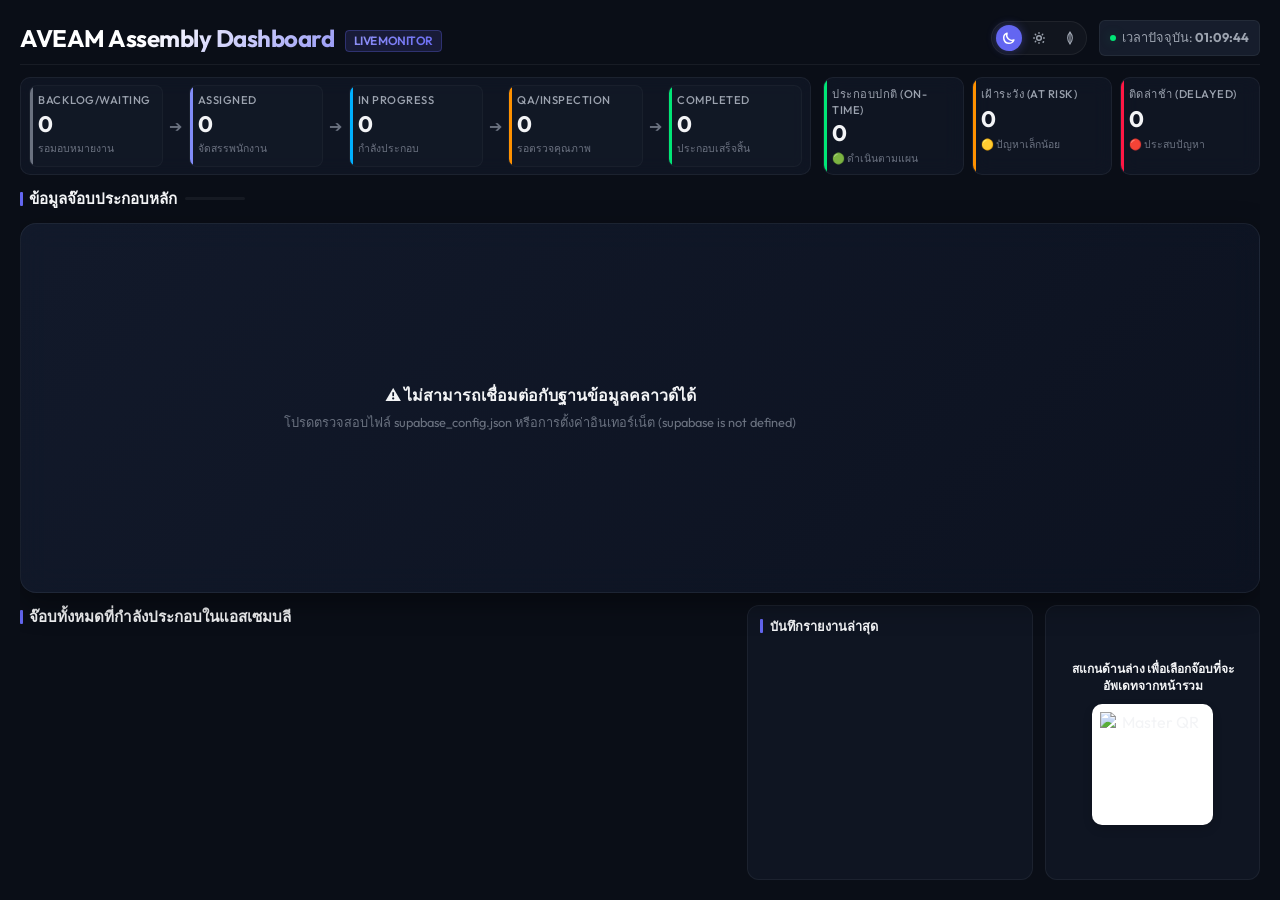
==== commit 1ea97fb0: "style: shift projects section header row down by 6px on TV display" ====
--- a/dashboard.html
+++ b/dashboard.html
@@ -126,8 +126,8 @@
             }
             /* Add gap below buttons and make them compact to prevent overlapping */
             .projects-section-header {
-                margin-bottom: 6px !important;
-                margin-top: 2px !important;
+                margin-bottom: 2px !important;
+                margin-top: 8px !important;
             }
             .filter-btn {
                 padding: 0.2rem 0.5rem !important;
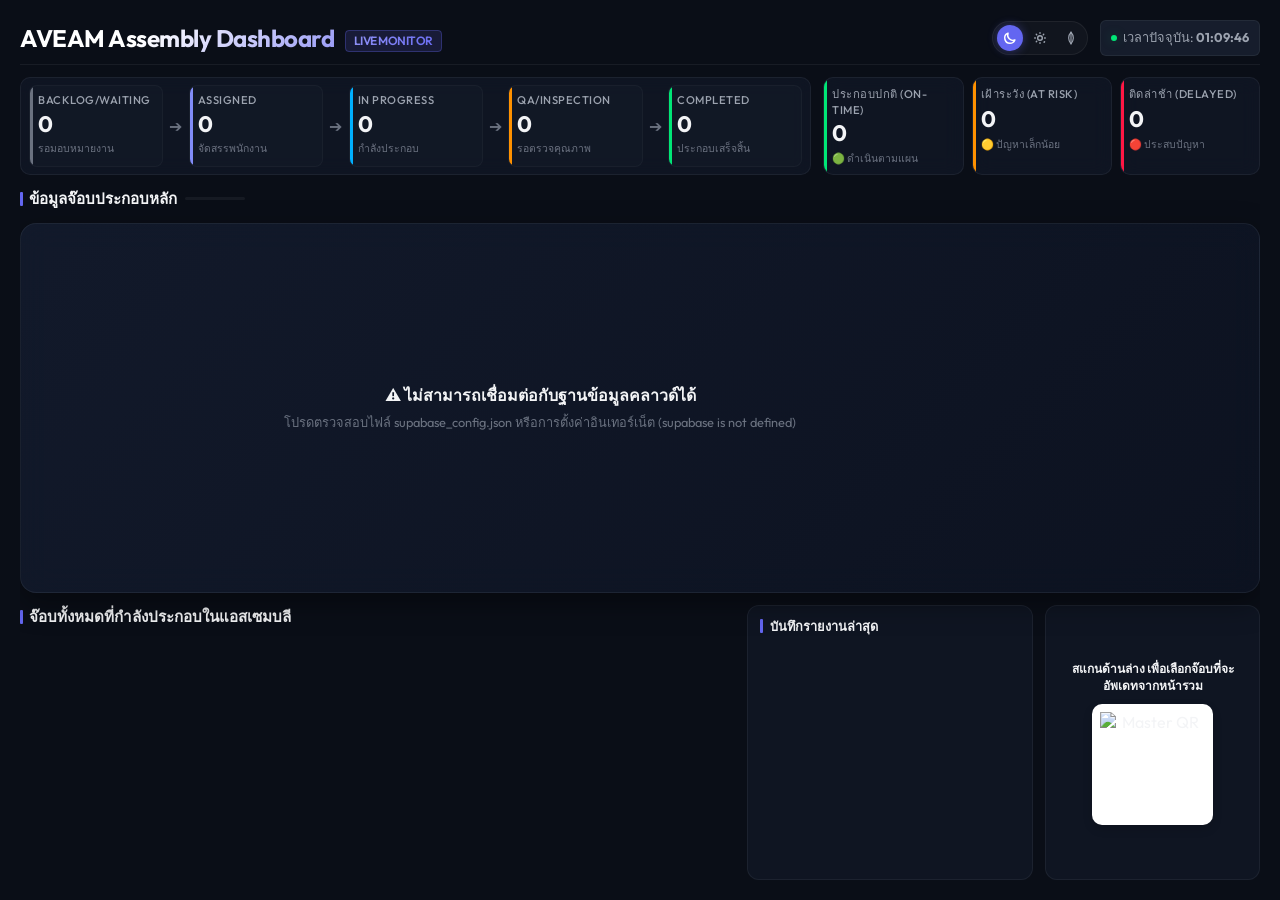
==== commit 77640379: "style: shift projects section header row down by another 6px (total 12px) on TV display" ====
--- a/dashboard.html
+++ b/dashboard.html
@@ -127,7 +127,7 @@
             /* Add gap below buttons and make them compact to prevent overlapping */
             .projects-section-header {
                 margin-bottom: 2px !important;
-                margin-top: 8px !important;
+                margin-top: 14px !important;
             }
             .filter-btn {
                 padding: 0.2rem 0.5rem !important;
